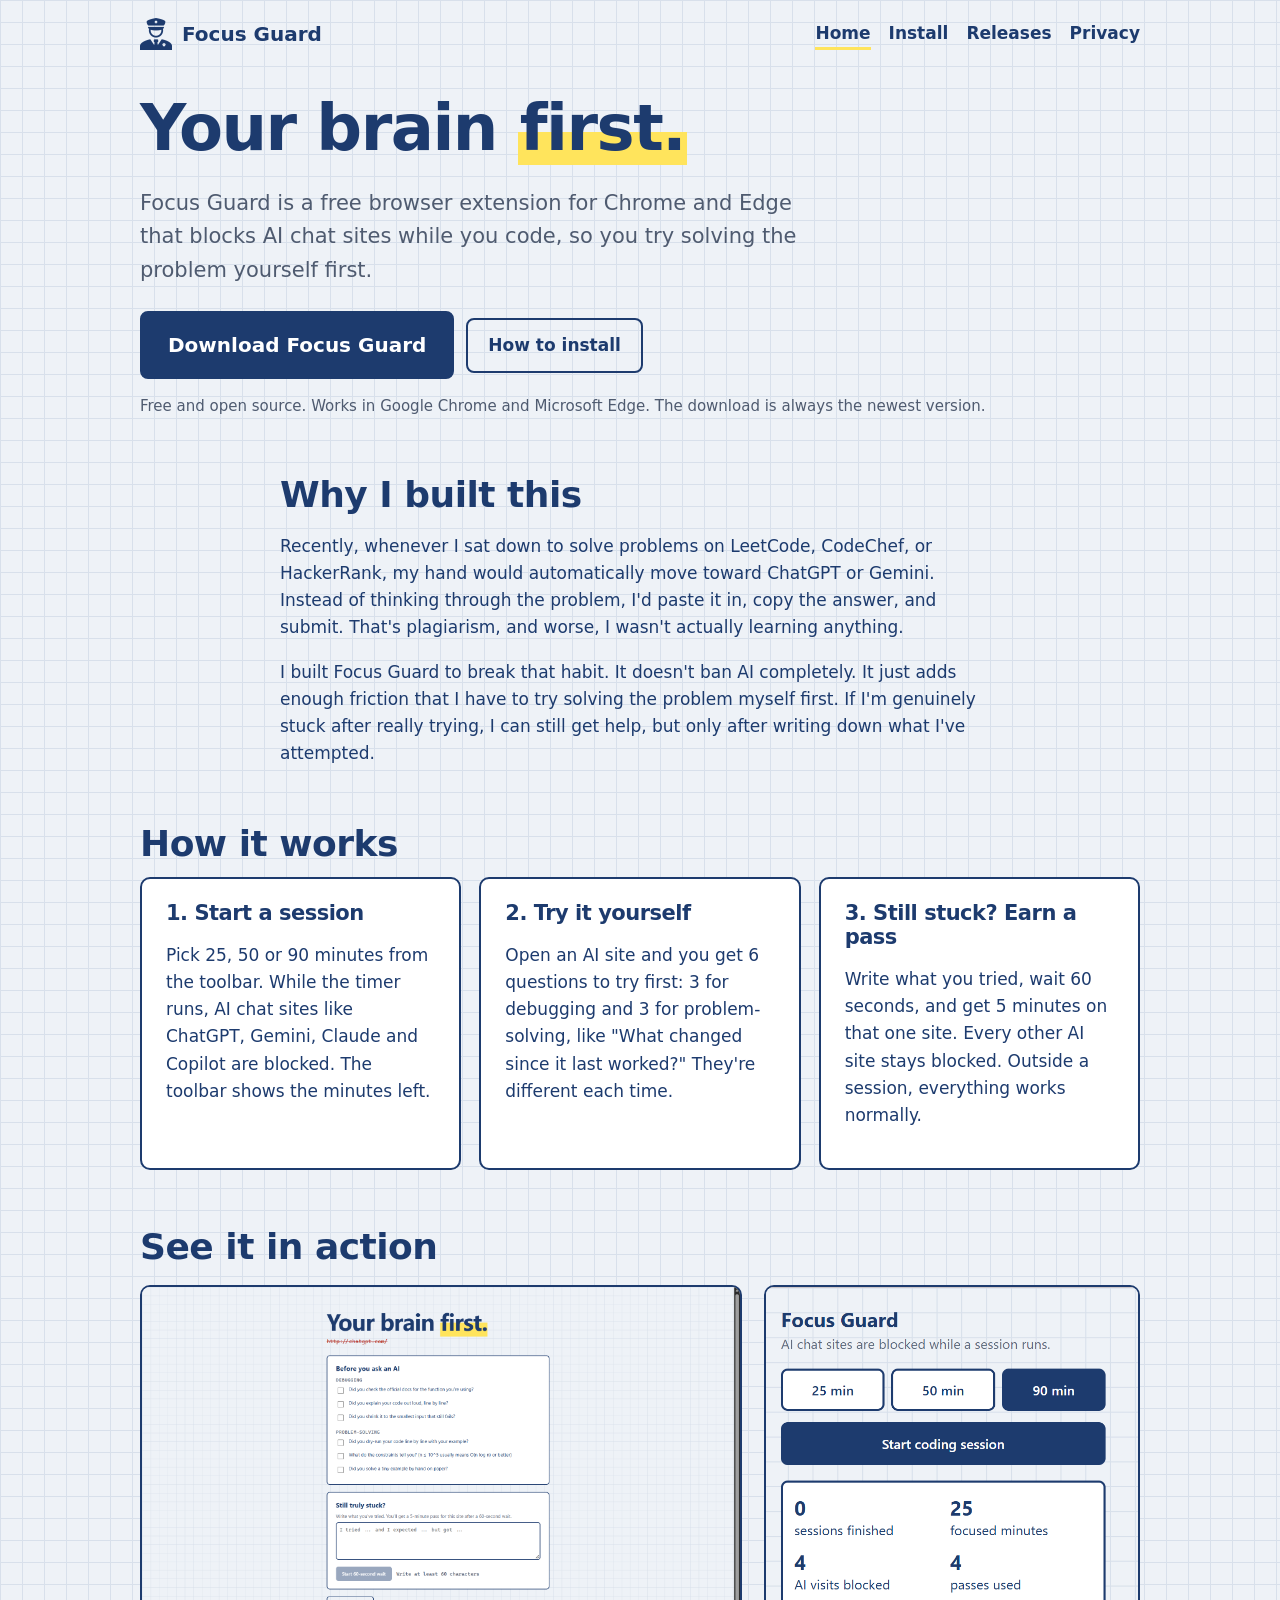
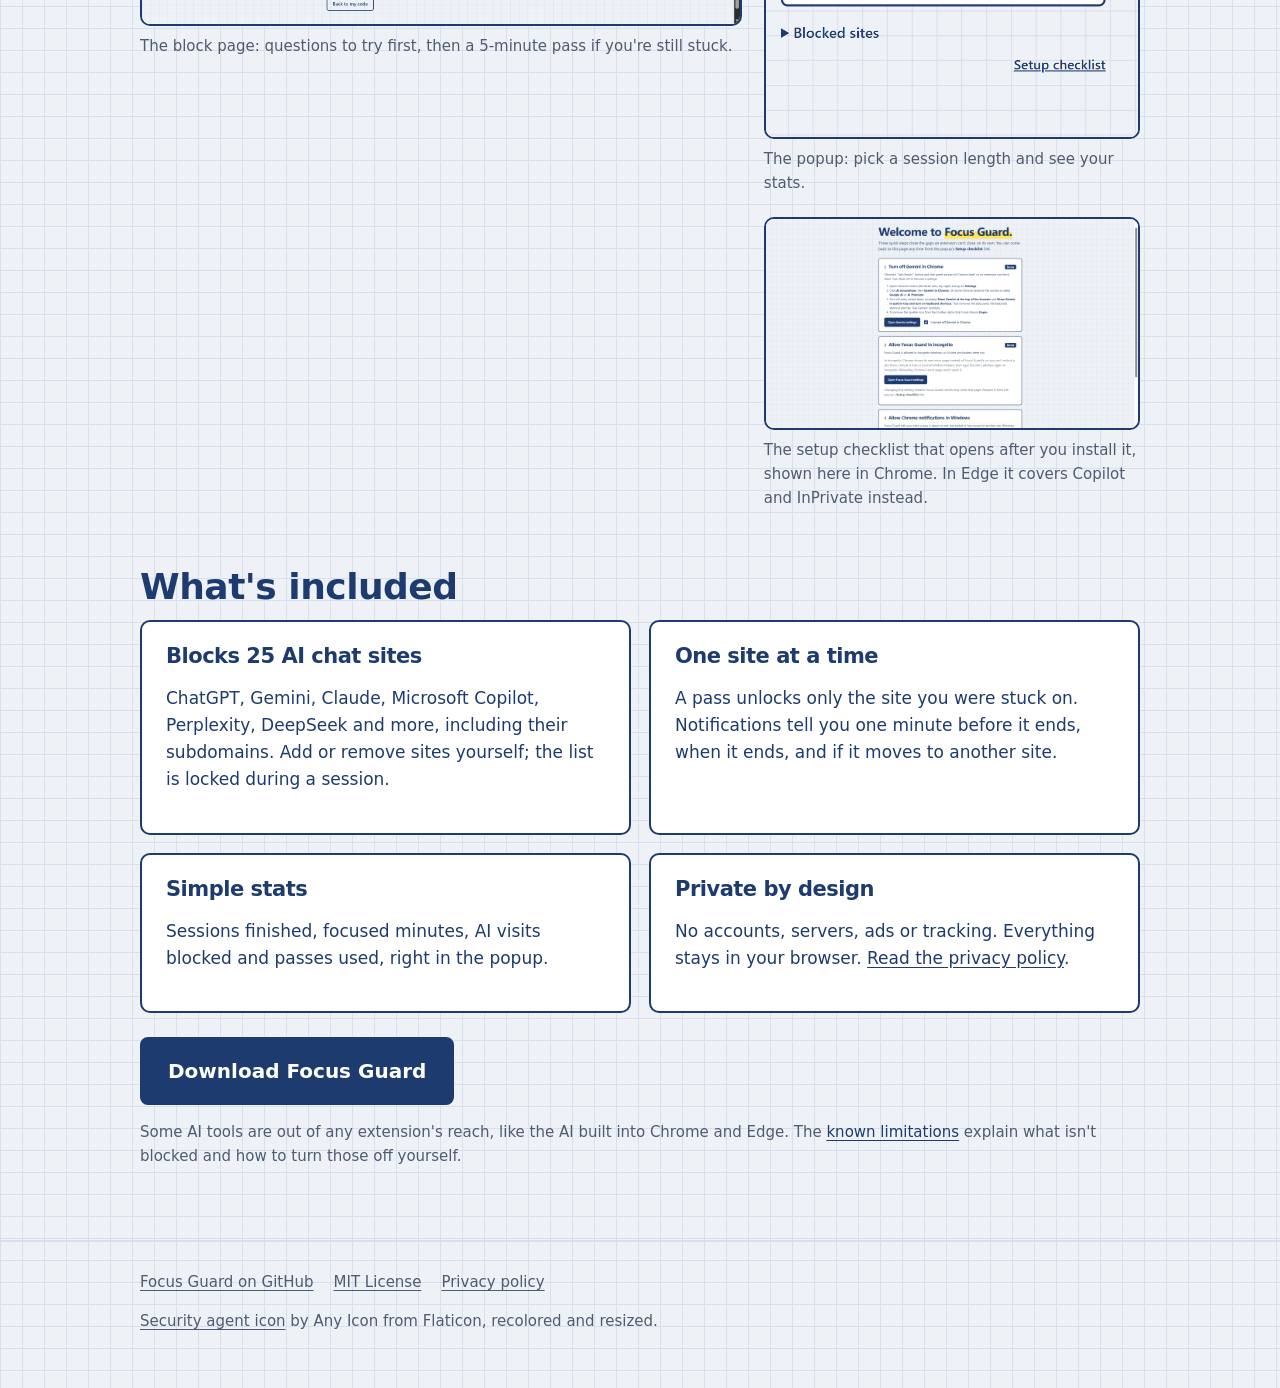
==== site/index.html @ 9d0ec410 "Add the project website and drop the Edge store plans Website (site/, no build step, ready for Netli" ====
<!doctype html>
<html lang="en">
<head>
  <meta charset="utf-8">
  <meta name="viewport" content="width=device-width, initial-scale=1">
  <title>Focus Guard: code without the crutch</title>
  <meta name="description" content="Focus Guard is a free browser extension for Chrome and Edge that blocks AI chat sites while you code, so you try solving the problem yourself first.">
  <link rel="icon" href="images/favicon-32.png" type="image/png">
  <link rel="stylesheet" href="assets/style.css">
</head>
<body>
  <a class="skip" href="#main">Skip to content</a>

  <header class="site-header">
    <div class="wrap">
      <a class="brand" href="index.html"><img class="icon-ink" src="images/icon-128.png" alt="" width="32" height="32"> Focus Guard</a>
      <nav class="site-nav" aria-label="Main">
        <ul>
          <li><a href="index.html" aria-current="page">Home</a></li>
          <li><a href="install.html">Install</a></li>
          <li><a href="releases.html">Releases</a></li>
          <li><a href="privacy.html">Privacy</a></li>
        </ul>
      </nav>
    </div>
  </header>

  <main id="main">
    <section class="wrap" aria-labelledby="hero-title">
      <h1 id="hero-title">Your brain <span class="mark">first.</span></h1>
      <p class="lead">Focus Guard is a free browser extension for Chrome and Edge that blocks AI chat sites while you code, so you try solving the problem yourself first.</p>
      <div class="actions">
        <a class="button big" href="https://github.com/rishi555123/focus-guard/releases/latest/download/focus-guard.zip">Download Focus Guard</a>
        <a class="button ghost" href="install.html">How to install</a>
      </div>
      <p class="small muted">Free and open source. Works in Google Chrome and Microsoft Edge. The download is always the newest version.</p>
    </section>

    <section class="wrap narrow" aria-labelledby="why-title">
      <h2 id="why-title">Why I built this</h2>
      <p>Recently, whenever I sat down to solve problems on LeetCode, CodeChef, or HackerRank, my hand would automatically move toward ChatGPT or Gemini. Instead of thinking through the problem, I'd paste it in, copy the answer, and submit. That's plagiarism, and worse, I wasn't actually learning anything.</p>
      <p>I built Focus Guard to break that habit. It doesn't ban AI completely. It just adds enough friction that I have to try solving the problem myself first. If I'm genuinely stuck after really trying, I can still get help, but only after writing down what I've attempted.</p>
    </section>

    <section class="wrap" aria-labelledby="how-title">
      <h2 id="how-title">How it works</h2>
      <div class="grid grid-3">
        <div class="card">
          <h3>1. Start a session</h3>
          <p>Pick 25, 50 or 90 minutes from the toolbar. While the timer runs, AI chat sites like ChatGPT, Gemini, Claude and Copilot are blocked. The toolbar shows the minutes left.</p>
        </div>
        <div class="card">
          <h3>2. Try it yourself</h3>
          <p>Open an AI site and you get 6 questions to try first: 3 for debugging and 3 for problem-solving, like "What changed since it last worked?" They're different each time.</p>
        </div>
        <div class="card">
          <h3>3. Still stuck? Earn a pass</h3>
          <p>Write what you tried, wait 60 seconds, and get 5 minutes on that one site. Every other AI site stays blocked. Outside a session, everything works normally.</p>
        </div>
      </div>
    </section>

    <section class="wrap" aria-labelledby="shots-title">
      <h2 id="shots-title">See it in action</h2>
      <div class="shots">
        <figure>
          <img src="images/blocked.png" width="1920" height="1080" loading="lazy"
               alt="The Your brain first block page, showing three debugging questions, three problem-solving questions with checkboxes, and a box to write what you tried before a 60-second wait.">
          <figcaption>The block page: questions to try first, then a 5-minute pass if you're still stuck.</figcaption>
        </figure>
        <figure>
          <img src="images/popup.png" width="722" height="872" loading="lazy"
               alt="The Focus Guard popup with 25, 50 and 90 minute buttons, a Start coding session button, and stats for sessions finished, focused minutes, AI visits blocked and passes used.">
          <figcaption>The popup: pick a session length and see your stats.</figcaption>
        </figure>
        <figure>
          <img src="images/welcome.png" width="1920" height="1080" loading="lazy"
               alt="The Welcome to Focus Guard setup checklist in Chrome, with steps to turn off Gemini in Chrome, allow Focus Guard in Incognito, and allow notifications.">
          <figcaption>The setup checklist that opens after you install it, shown here in Chrome. In Edge it covers Copilot and InPrivate instead.</figcaption>
        </figure>
      </div>
    </section>

    <section class="wrap" aria-labelledby="features-title">
      <h2 id="features-title">What's included</h2>
      <div class="grid grid-2">
        <div class="card">
          <h3>Blocks 25 AI chat sites</h3>
          <p>ChatGPT, Gemini, Claude, Microsoft Copilot, Perplexity, DeepSeek and more, including their subdomains. Add or remove sites yourself; the list is locked during a session.</p>
        </div>
        <div class="card">
          <h3>One site at a time</h3>
          <p>A pass unlocks only the site you were stuck on. Notifications tell you one minute before it ends, when it ends, and if it moves to another site.</p>
        </div>
        <div class="card">
          <h3>Simple stats</h3>
          <p>Sessions finished, focused minutes, AI visits blocked and passes used, right in the popup.</p>
        </div>
        <div class="card">
          <h3>Private by design</h3>
          <p>No accounts, servers, ads or tracking. Everything stays in your browser. <a href="privacy.html">Read the privacy policy</a>.</p>
        </div>
      </div>
      <div class="actions">
        <a class="button big" href="https://github.com/rishi555123/focus-guard/releases/latest/download/focus-guard.zip">Download Focus Guard</a>
      </div>
      <p class="small muted">Some AI tools are out of any extension's reach, like the AI built into Chrome and Edge. The <a href="https://github.com/rishi555123/focus-guard#known-limitations">known limitations</a> explain what isn't blocked and how to turn those off yourself.</p>
    </section>
  </main>

  <footer class="site-footer">
    <div class="wrap">
      <ul>
        <li><a href="https://github.com/rishi555123/focus-guard">Focus Guard on GitHub</a></li>
        <li><a href="https://github.com/rishi555123/focus-guard/blob/main/LICENSE">MIT License</a></li>
        <li><a href="privacy.html">Privacy policy</a></li>
      </ul>
      <p><a href="https://www.flaticon.com/free-icon/security-agent_11618268">Security agent icon</a> by Any Icon from Flaticon, recolored and resized.</p>
    </div>
  </footer>
</body>
</html>
---- site/assets/style.css ----
/* Focus Guard website. Colours match the extension (src/shared/style.css). */
:root {
  --paper: #EEF2F7;
  --grid: #D8E0EB;
  --ink: #1D3B6E;
  --pencil: #4F5B70;      /* a little darker than the extension's #5E6A80, for AA contrast on paper */
  --marker: #FFE45C;
  --redpen: #B8322A;
  --card: #FFFFFF;
  --on-ink: #FFFFFF;
  --mark-text: var(--ink);
  --font: "Segoe UI", system-ui, -apple-system, Roboto, "Helvetica Neue", Arial, sans-serif;
  --code: "Cascadia Code", Consolas, "SF Mono", Menlo, monospace;
  color-scheme: light dark;
}

@media (prefers-color-scheme: dark) {
  :root {
    --paper: #0F1A2C;
    --grid: #1B2A42;
    --ink: #DCE6F5;
    --pencil: #A9B6CC;
    --marker: #FFE45C;
    --redpen: #FF8A80;
    --card: #15233A;
    --on-ink: #0F1A2C;
    --mark-text: #1D3B6E;   /* navy text on the yellow highlight in both modes */
  }
}

* { box-sizing: border-box; }
html { -webkit-text-size-adjust: 100%; }
body {
  margin: 0;
  font: 17px/1.6 var(--font);
  color: var(--ink);
  background-color: var(--paper);
  background-image:
    linear-gradient(var(--grid) 1px, transparent 1px),
    linear-gradient(90deg, var(--grid) 1px, transparent 1px);
  background-size: 22px 22px;
}
img { max-width: 100%; height: auto; display: block; }
a { color: var(--ink); text-underline-offset: 3px; }
a:hover { text-decoration-thickness: 2px; }
:focus-visible { outline: 3px solid var(--marker); outline-offset: 3px; border-radius: 4px; }
code, kbd { font: .9em var(--code); background: var(--card); border: 1px solid var(--grid); border-radius: 4px; padding: 1px 5px; }

.skip { position: absolute; left: 12px; top: -60px; z-index: 10; background: var(--marker); color: #1D3B6E;
        padding: 8px 14px; border-radius: 6px; font-weight: 700; }
.skip:focus { top: 12px; }

.wrap { max-width: 1040px; margin: 0 auto; padding: 0 20px; }
.narrow { max-width: 760px; }

/* Header and navigation */
.site-header { padding: 18px 0; }
.site-header .wrap { display: flex; flex-wrap: wrap; align-items: center; justify-content: space-between; gap: 12px 24px; }
.brand { display: flex; align-items: center; gap: 10px; font-weight: 800; font-size: 20px; text-decoration: none; }
.brand img { width: 32px; height: 32px; }
@media (prefers-color-scheme: dark) { .brand img, .icon-ink { filter: invert(1) hue-rotate(180deg) brightness(1.15); } }
.site-nav ul { display: flex; flex-wrap: wrap; gap: 4px 18px; margin: 0; padding: 0; list-style: none; }
.site-nav a { font-weight: 600; text-decoration: none; padding: 4px 0; border-bottom: 3px solid transparent; }
.site-nav a:hover { border-bottom-color: var(--grid); }
.site-nav a[aria-current="page"] { border-bottom-color: var(--marker); }

/* Type */
h1, h2, h3 { line-height: 1.15; letter-spacing: -.5px; }
h1 { font-size: clamp(36px, 7vw, 64px); margin: 24px 0 16px; letter-spacing: -1.5px; }
h2 { font-size: clamp(26px, 4vw, 36px); margin: 56px 0 12px; }
h3 { font-size: 21px; margin: 28px 0 8px; }
.mark { color: var(--mark-text); background: linear-gradient(transparent 55%, var(--marker) 55%); padding: 0 2px; }
@media (prefers-color-scheme: dark) { .mark { background: var(--marker); border-radius: 3px; padding: 0 6px; } }
.lead { font-size: clamp(18px, 2.4vw, 21px); color: var(--pencil); max-width: 680px; }
.muted { color: var(--pencil); }

/* Cards */
.card { background: var(--card); border: 2px solid var(--ink); border-radius: 10px; padding: 22px 24px; }
.grid { display: grid; gap: 18px; }
@media (min-width: 760px) { .grid-3 { grid-template-columns: repeat(3, 1fr); } .grid-2 { grid-template-columns: repeat(2, 1fr); } }
.card h3 { margin-top: 0; }

/* Buttons */
.button { display: inline-flex; align-items: center; gap: 10px; font-weight: 700; text-decoration: none;
          background: var(--ink); color: var(--on-ink); border: 2px solid var(--ink); border-radius: 8px; padding: 12px 20px; }
.button:hover { filter: brightness(1.12); }
.button.big { font-size: 20px; padding: 16px 26px; }
.button.ghost { background: transparent; color: var(--ink); }
.actions { display: flex; flex-wrap: wrap; gap: 12px; align-items: center; margin: 24px 0 8px; }
.small { font-size: 15px; }

/* Screenshots */
.shots { display: grid; gap: 22px; margin-top: 18px; }
@media (min-width: 900px) { .shots { grid-template-columns: 1.6fr 1fr; } .shots figure:first-child { grid-row: span 2; } }
figure { margin: 0; }
figure img { border: 2px solid var(--ink); border-radius: 10px; background: var(--card); }
figcaption { font-size: 15px; color: var(--pencil); margin-top: 8px; }

/* Steps */
ol.steps { counter-reset: step; list-style: none; padding: 0; margin: 16px 0; }
ol.steps > li { counter-increment: step; position: relative; padding: 4px 0 14px 52px; }
ol.steps > li::before { content: counter(step); position: absolute; left: 0; top: 2px; width: 36px; height: 36px;
                        display: grid; place-items: center; font: 700 16px var(--code); color: var(--on-ink);
                        background: var(--ink); border-radius: 50%; }
.note { border-left: 6px solid var(--marker); background: var(--card); padding: 14px 18px; border-radius: 0 8px 8px 0; margin: 18px 0; }
.note.warn { border-left-color: var(--redpen); }

/* Tabs */
.tablist { display: flex; gap: 8px; margin: 18px 0 0; }
.tablist [role="tab"] { font: inherit; font-weight: 700; cursor: pointer; padding: 10px 18px; border-radius: 8px 8px 0 0;
                        border: 2px solid var(--ink); border-bottom: none; background: transparent; color: var(--ink); }
.tablist [role="tab"][aria-selected="true"] { background: var(--card); box-shadow: inset 0 4px 0 var(--marker); }
[role="tabpanel"] { border-radius: 0 10px 10px 10px; }
[role="tabpanel"] h3:first-child { margin-top: 0; }
.no-js-label { display: none; }
.no-js .no-js-label { display: block; }
/* Without JavaScript, the tab buttons do nothing, so hide them and show both guides */
.no-js .tablist { display: none; }
.no-js [role="tabpanel"] { border-radius: 10px; margin-bottom: 18px; }

/* Releases */
.release { margin-top: 24px; }
.release header { display: flex; flex-wrap: wrap; align-items: baseline; gap: 6px 16px; }
.release h2 { margin: 0; }
.release time { font: 600 15px var(--code); color: var(--pencil); }
.release h3 { font-size: 20px; margin: 20px 0 4px; }
.release h4.group { font-size: 16px; margin: 18px 0 2px; }
.release ul { margin: 4px 0; padding-left: 22px; }

/* Privacy table */
table { width: 100%; border-collapse: collapse; margin: 12px 0; background: var(--card); border: 2px solid var(--ink); border-radius: 10px; overflow: hidden; }
th, td { text-align: left; vertical-align: top; padding: 10px 14px; border-bottom: 1px solid var(--grid); }
th { font-weight: 700; }
.table-scroll { overflow-x: auto; }

/* Footer */
.site-footer { margin-top: 72px; padding: 28px 0 40px; border-top: 2px solid var(--grid); font-size: 15px; color: var(--pencil); }
.site-footer ul { display: flex; flex-wrap: wrap; gap: 6px 20px; margin: 0 0 10px; padding: 0; list-style: none; }
.site-footer a { color: var(--pencil); }

@media (max-width: 560px) {
  body { font-size: 16px; }
  .card { padding: 18px; }
  .button.big { width: 100%; justify-content: center; }
  .tablist [role="tab"] { flex: 1; }
}
@media (prefers-reduced-motion: no-preference) { html { scroll-behavior: smooth; } }
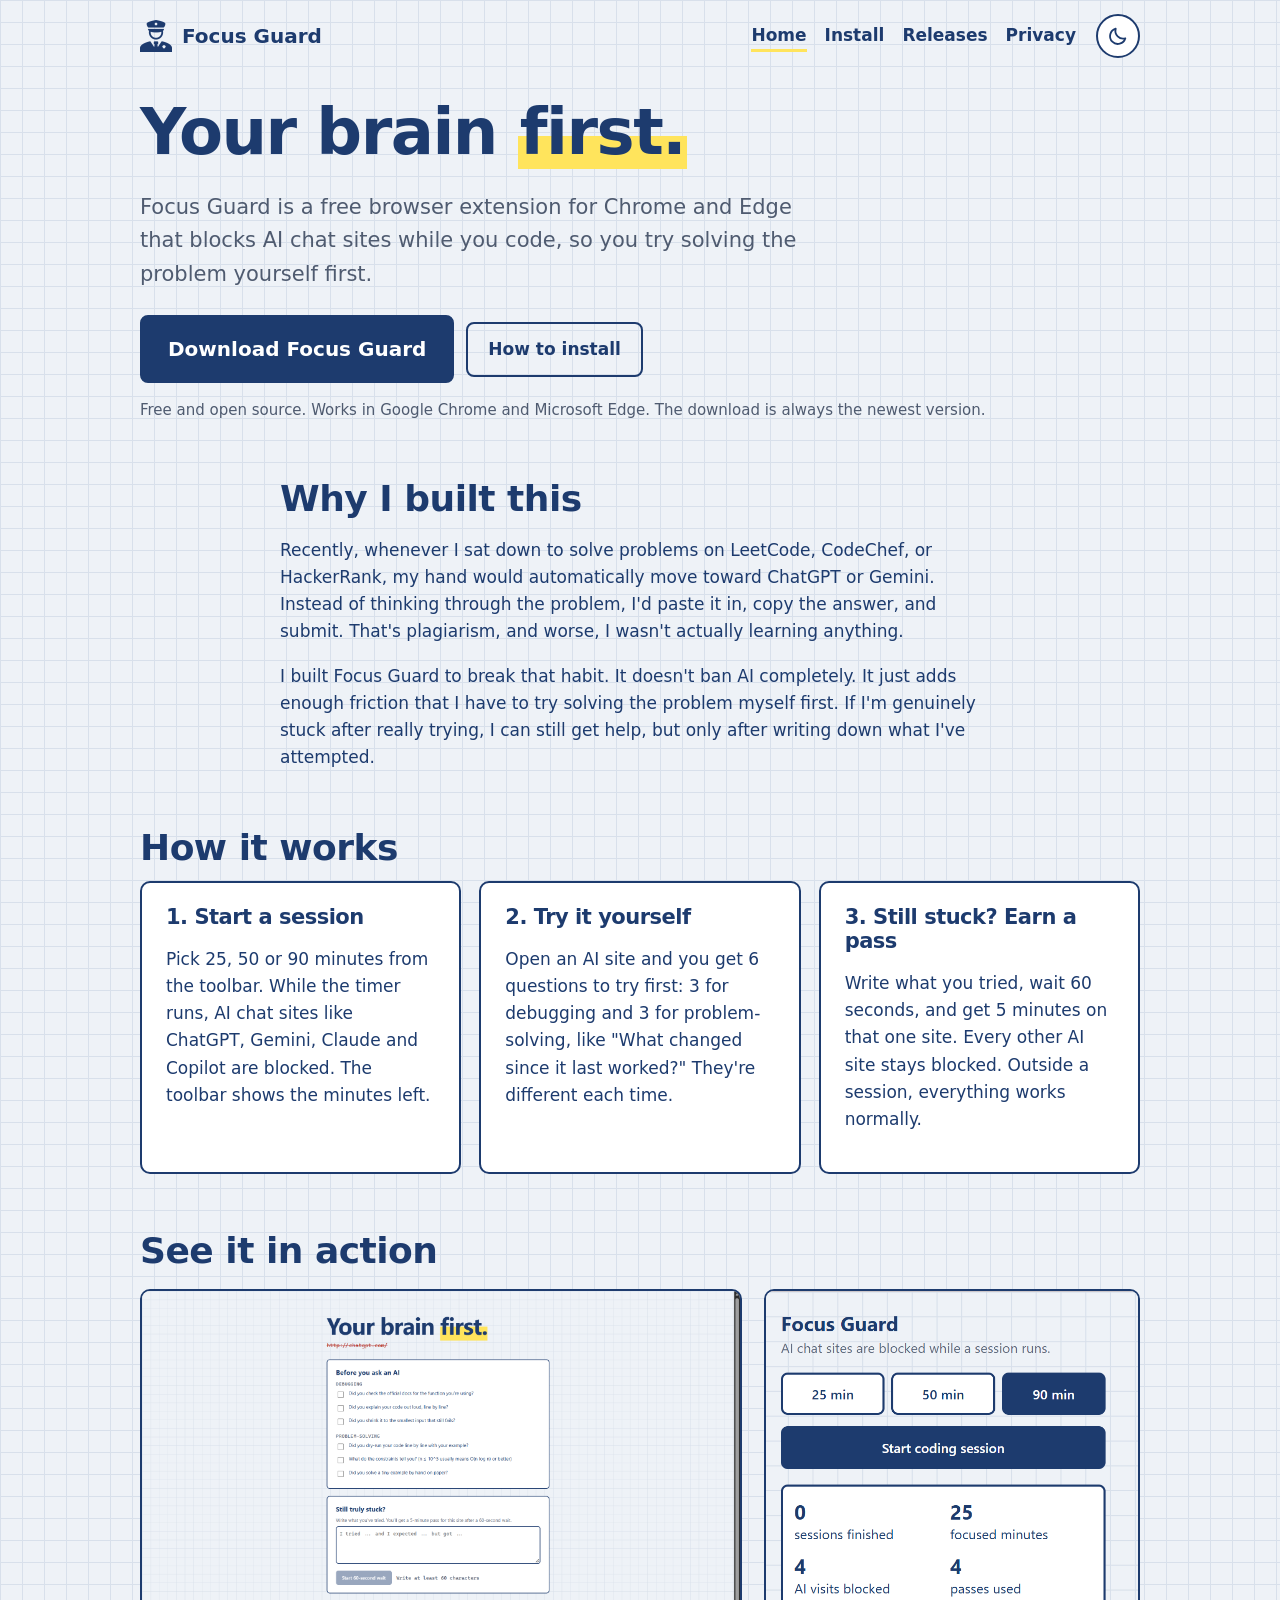
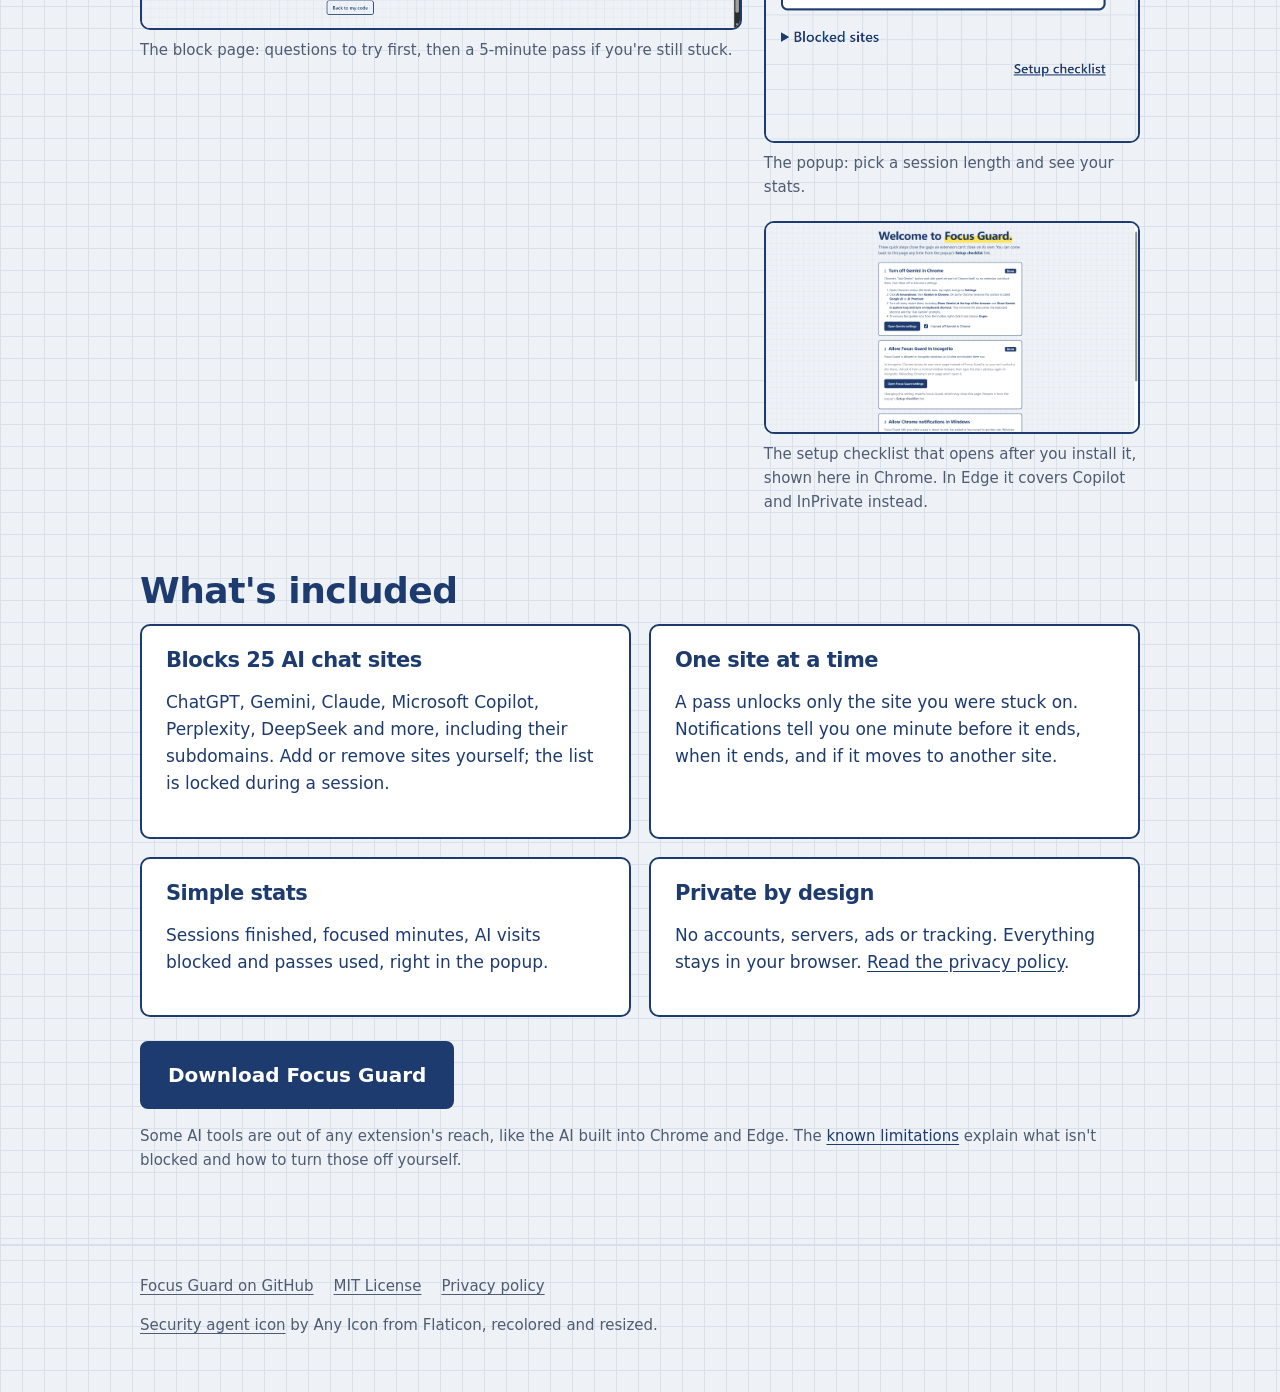
==== commit 5be69a8e: "Add a light/dark theme toggle to the website - Light is the default for every visitor, including on " ====
--- a/site/index.html
+++ b/site/index.html
@@ -3,6 +3,7 @@
 <head>
   <meta charset="utf-8">
   <meta name="viewport" content="width=device-width, initial-scale=1">
+  <script>try{if(localStorage.getItem("fg-theme")==="dark")document.documentElement.setAttribute("data-theme","dark")}catch(e){}</script>
   <title>Focus Guard: code without the crutch</title>
   <meta name="description" content="Focus Guard is a free browser extension for Chrome and Edge that blocks AI chat sites while you code, so you try solving the problem yourself first.">
   <link rel="icon" href="images/favicon-32.png" type="image/png">
@@ -22,6 +23,10 @@
           <li><a href="privacy.html">Privacy</a></li>
         </ul>
       </nav>
+      <button type="button" class="theme-toggle" id="theme-toggle" aria-label="Switch to dark mode" title="Switch to dark mode" hidden>
+        <svg class="icon-moon" viewBox="0 0 24 24" aria-hidden="true" focusable="false"><path d="M20 14.5A8.5 8.5 0 0 1 9.5 4a8.5 8.5 0 1 0 10.5 10.5z" fill="none" stroke="currentColor" stroke-width="2" stroke-linejoin="round"/></svg>
+        <svg class="icon-sun" viewBox="0 0 24 24" aria-hidden="true" focusable="false"><g fill="none" stroke="currentColor" stroke-width="2" stroke-linecap="round"><circle cx="12" cy="12" r="4.5"/><path d="M12 2v2.5M12 19.5V22M2 12h2.5M19.5 12H22M4.9 4.9l1.8 1.8M17.3 17.3l1.8 1.8M4.9 19.1l1.8-1.8M17.3 6.7l1.8-1.8"/></g></svg>
+      </button>
     </div>
   </header>
 
@@ -118,5 +123,6 @@
       <p><a href="https://www.flaticon.com/free-icon/security-agent_11618268">Security agent icon</a> by Any Icon from Flaticon, recolored and resized.</p>
     </div>
   </footer>
+  <script src="assets/theme.js"></script>
 </body>
 </html>
--- a/site/assets/style.css
+++ b/site/assets/style.css
@@ -9,23 +9,27 @@
   --card: #FFFFFF;
   --on-ink: #FFFFFF;
   --mark-text: var(--ink);
+  --focus: #1D3B6E;       /* navy focus ring: yellow on light paper is too faint (needs 3:1) */
   --font: "Segoe UI", system-ui, -apple-system, Roboto, "Helvetica Neue", Arial, sans-serif;
   --code: "Cascadia Code", Consolas, "SF Mono", Menlo, monospace;
-  color-scheme: light dark;
+  color-scheme: light;
 }
 
-@media (prefers-color-scheme: dark) {
-  :root {
-    --paper: #0F1A2C;
-    --grid: #1B2A42;
-    --ink: #DCE6F5;
-    --pencil: #A9B6CC;
-    --marker: #FFE45C;
-    --redpen: #FF8A80;
-    --card: #15233A;
-    --on-ink: #0F1A2C;
-    --mark-text: #1D3B6E;   /* navy text on the yellow highlight in both modes */
-  }
+/* Dark theme: only when the visitor picks it with the toggle. The choice is saved in
+   localStorage and applied by a small script in each page's <head> before it draws.
+   Light is the default, including without JavaScript. */
+:root[data-theme="dark"] {
+  --paper: #0F1A2C;
+  --grid: #1B2A42;
+  --ink: #DCE6F5;
+  --pencil: #A9B6CC;
+  --marker: #FFE45C;
+  --redpen: #FF8A80;
+  --card: #15233A;
+  --on-ink: #0F1A2C;
+  --mark-text: #1D3B6E;   /* navy text on the yellow highlight in both themes */
+  --focus: #FFE45C;
+  color-scheme: dark;
 }
 
 * { box-sizing: border-box; }
@@ -43,7 +47,7 @@
 img { max-width: 100%; height: auto; display: block; }
 a { color: var(--ink); text-underline-offset: 3px; }
 a:hover { text-decoration-thickness: 2px; }
-:focus-visible { outline: 3px solid var(--marker); outline-offset: 3px; border-radius: 4px; }
+:focus-visible { outline: 3px solid var(--focus); outline-offset: 3px; border-radius: 4px; }
 code, kbd { font: .9em var(--code); background: var(--card); border: 1px solid var(--grid); border-radius: 4px; padding: 1px 5px; }
 
 .skip { position: absolute; left: 12px; top: -60px; z-index: 10; background: var(--marker); color: #1D3B6E;
@@ -54,12 +58,32 @@
 .narrow { max-width: 760px; }
 
 /* Header and navigation */
-.site-header { padding: 18px 0; }
-.site-header .wrap { display: flex; flex-wrap: wrap; align-items: center; justify-content: space-between; gap: 12px 24px; }
-.brand { display: flex; align-items: center; gap: 10px; font-weight: 800; font-size: 20px; text-decoration: none; }
+.site-header { padding: 14px 0; }
+/* Desktop: logo | navigation | theme toggle on one row.
+   Phones: logo and toggle on the first row, navigation underneath (see the media query below). */
+.site-header .wrap { display: grid; grid-template-columns: auto 1fr auto; grid-template-areas: "brand nav toggle";
+                     align-items: center; gap: 10px 20px; }
+.brand { grid-area: brand; display: flex; align-items: center; gap: 10px; font-weight: 800; font-size: 20px; text-decoration: none; }
 .brand img { width: 32px; height: 32px; }
-@media (prefers-color-scheme: dark) { .brand img, .icon-ink { filter: invert(1) hue-rotate(180deg) brightness(1.15); } }
+[data-theme="dark"] .brand img, [data-theme="dark"] .icon-ink { filter: invert(1) hue-rotate(180deg) brightness(1.15); }
+.site-nav { grid-area: nav; justify-self: end; }
 .site-nav ul { display: flex; flex-wrap: wrap; gap: 4px 18px; margin: 0; padding: 0; list-style: none; }
+
+/* Theme toggle: 44 x 44 px, the usual minimum touch target */
+.theme-toggle { grid-area: toggle; display: inline-grid; place-items: center; width: 44px; height: 44px; padding: 0;
+                cursor: pointer; color: var(--ink); background: var(--card); border: 2px solid var(--ink); border-radius: 50%; }
+.theme-toggle:hover { box-shadow: inset 0 0 0 2px var(--marker); }
+.theme-toggle[hidden] { display: none; }
+.theme-toggle svg { width: 22px; height: 22px; }
+.theme-toggle .icon-sun { display: none; }
+[data-theme="dark"] .theme-toggle .icon-sun { display: block; }
+[data-theme="dark"] .theme-toggle .icon-moon { display: none; }
+@media (max-width: 640px) {
+  .site-header .wrap { grid-template-columns: 1fr auto; grid-template-areas: "brand toggle" "nav nav"; }
+  .site-nav { justify-self: start; }
+  .site-nav ul { gap: 4px 20px; }
+  .site-nav a { display: inline-block; padding: 8px 0; } /* taller tap targets */
+}
 .site-nav a { font-weight: 600; text-decoration: none; padding: 4px 0; border-bottom: 3px solid transparent; }
 .site-nav a:hover { border-bottom-color: var(--grid); }
 .site-nav a[aria-current="page"] { border-bottom-color: var(--marker); }
@@ -70,7 +94,7 @@
 h2 { font-size: clamp(26px, 4vw, 36px); margin: 56px 0 12px; }
 h3 { font-size: 21px; margin: 28px 0 8px; }
 .mark { color: var(--mark-text); background: linear-gradient(transparent 55%, var(--marker) 55%); padding: 0 2px; }
-@media (prefers-color-scheme: dark) { .mark { background: var(--marker); border-radius: 3px; padding: 0 6px; } }
+[data-theme="dark"] .mark { background: var(--marker); border-radius: 3px; padding: 0 6px; }
 .lead { font-size: clamp(18px, 2.4vw, 21px); color: var(--pencil); max-width: 680px; }
 .muted { color: var(--pencil); }
 
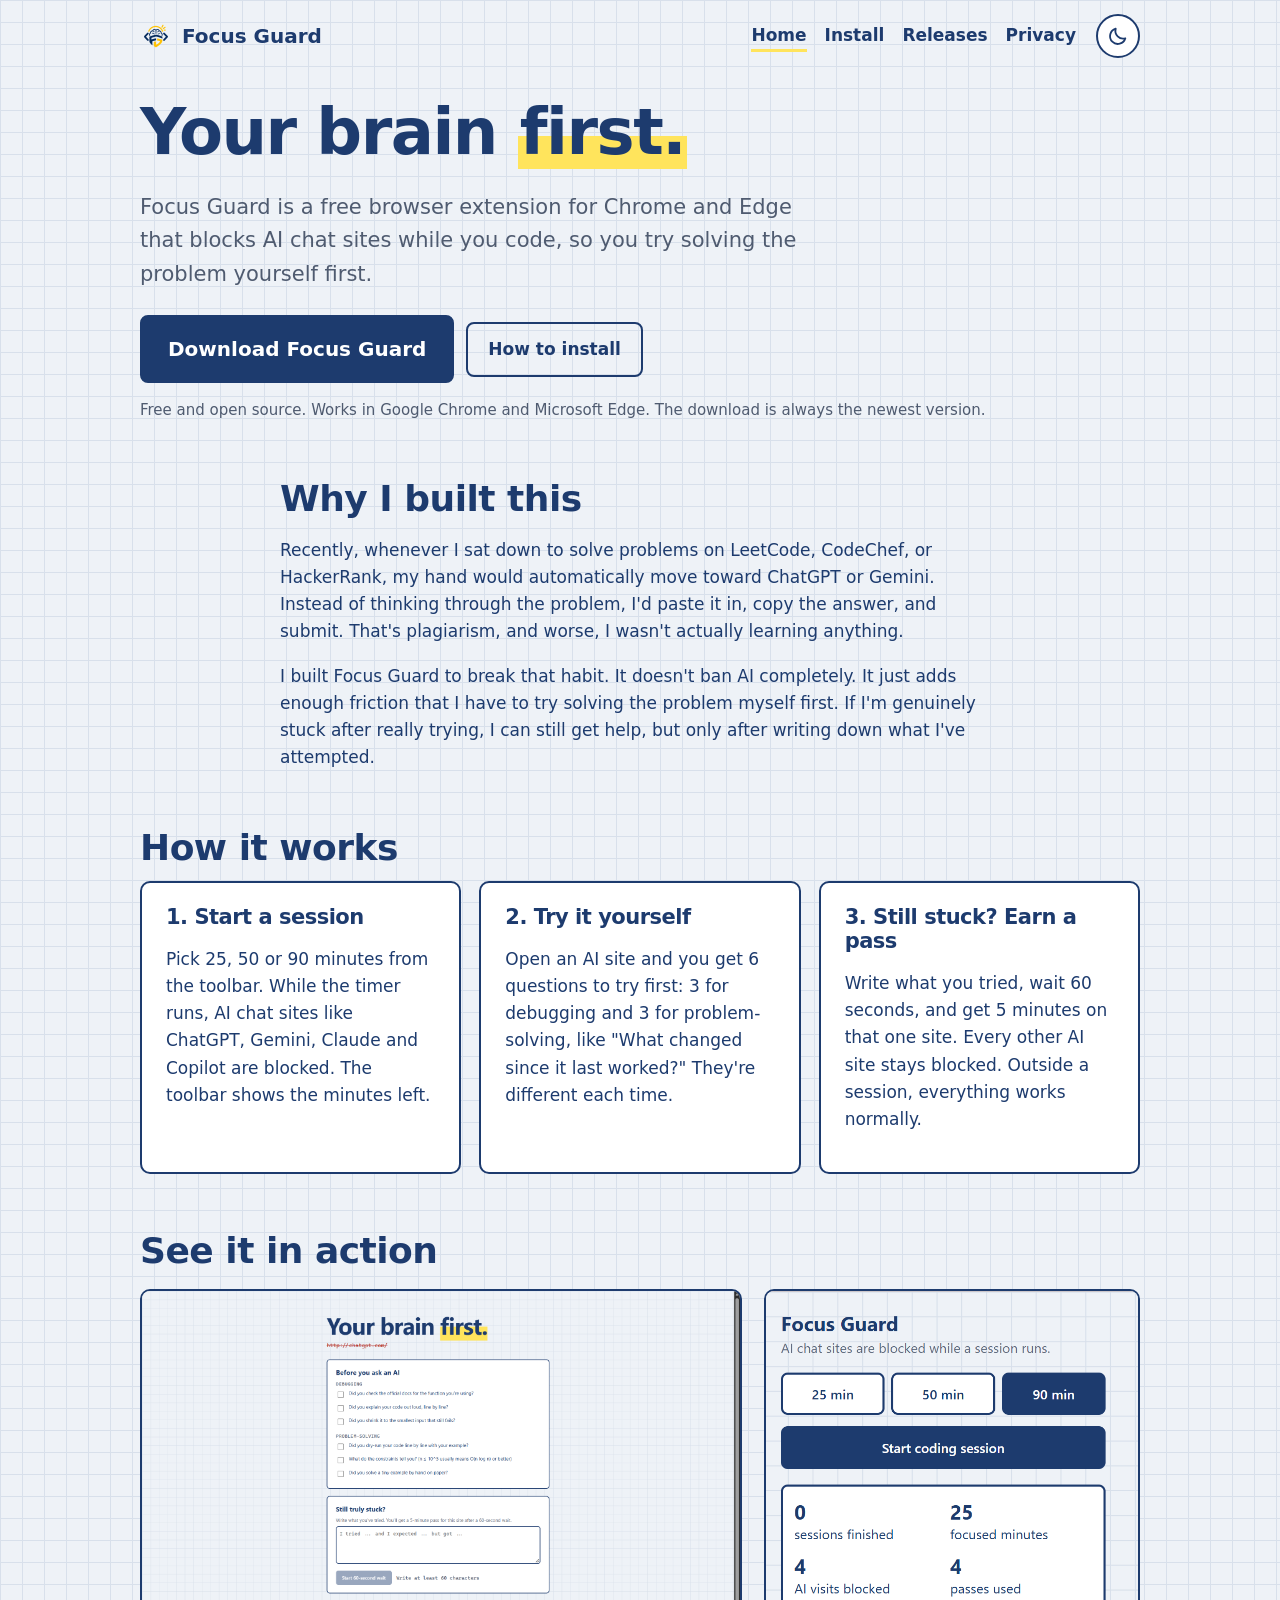
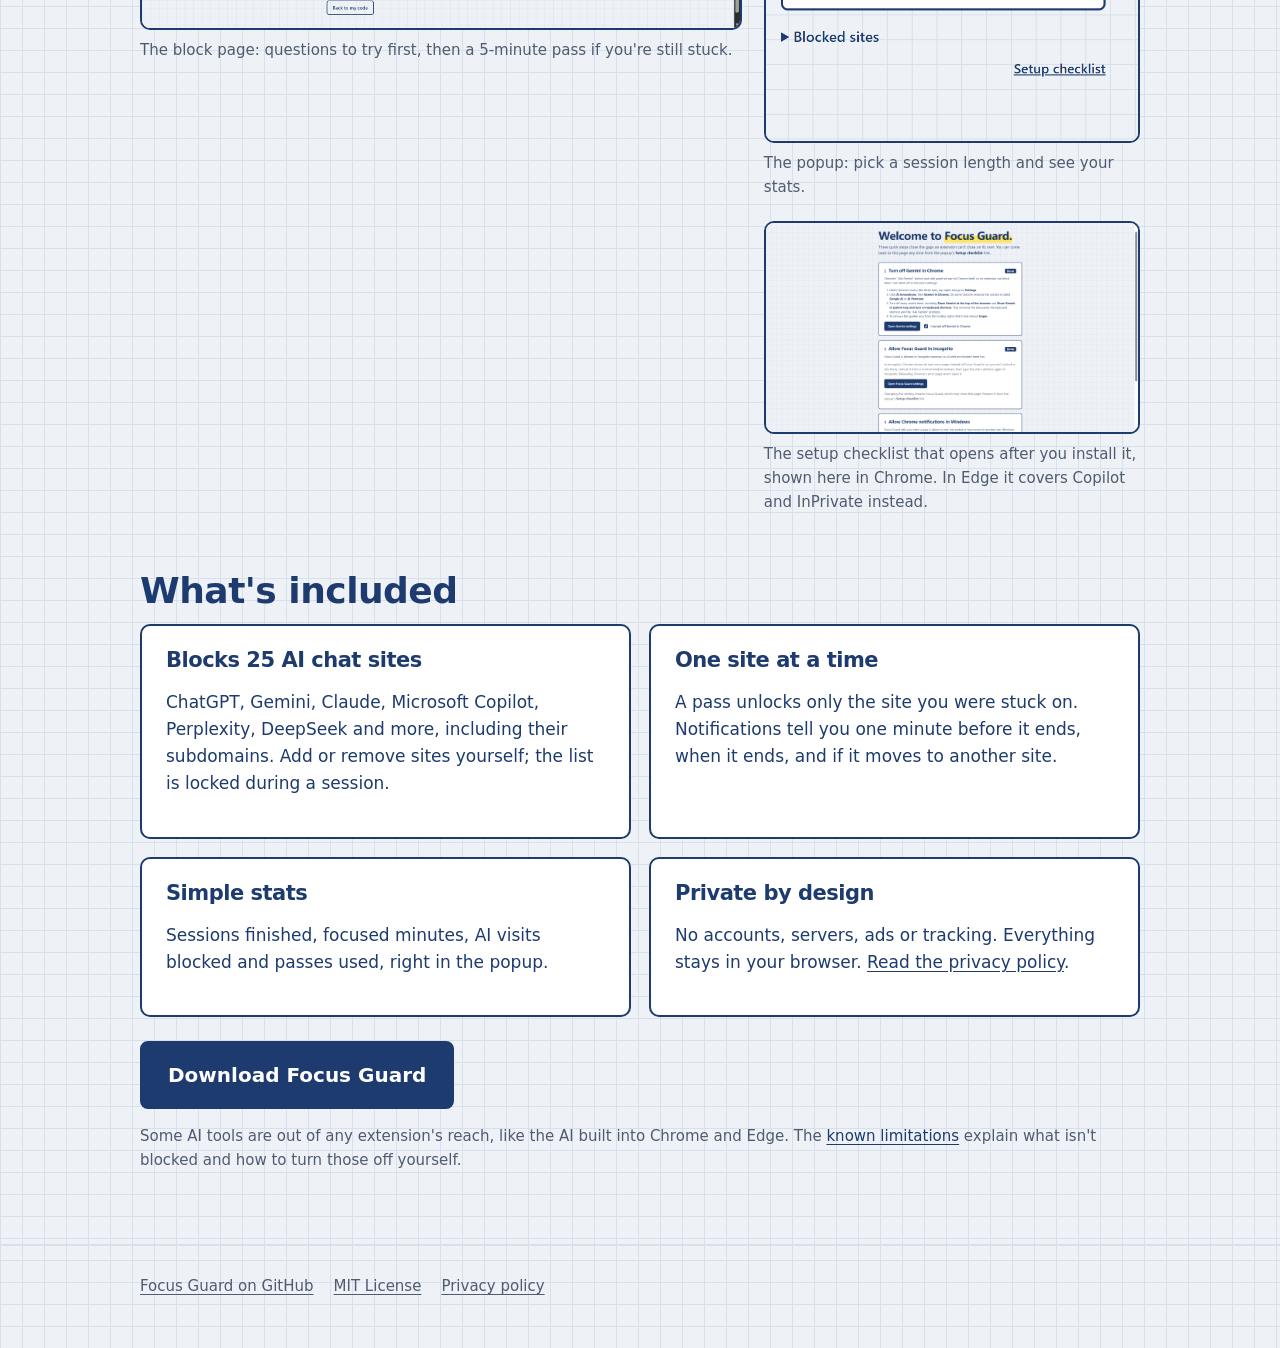
==== commit c22f8d4d: "Replace Flaticon icon with original Focus Guard logo - Extension icons (16, 32, 48, 128) made from t" ====
--- a/site/index.html
+++ b/site/index.html
@@ -14,7 +14,7 @@
 
   <header class="site-header">
     <div class="wrap">
-      <a class="brand" href="index.html"><img class="icon-ink" src="images/icon-128.png" alt="" width="32" height="32"> Focus Guard</a>
+      <a class="brand" href="index.html"><img class="logo logo-light" src="images/icon-128.png" alt="" width="32" height="32"><img class="logo logo-dark" src="images/icon-128-dark.png" alt="" width="32" height="32"> Focus Guard</a>
       <nav class="site-nav" aria-label="Main">
         <ul>
           <li><a href="index.html" aria-current="page">Home</a></li>
@@ -120,7 +120,6 @@
         <li><a href="https://github.com/rishi555123/focus-guard/blob/main/LICENSE">MIT License</a></li>
         <li><a href="privacy.html">Privacy policy</a></li>
       </ul>
-      <p><a href="https://www.flaticon.com/free-icon/security-agent_11618268">Security agent icon</a> by Any Icon from Flaticon, recolored and resized.</p>
     </div>
   </footer>
   <script src="assets/theme.js"></script>
--- a/site/assets/style.css
+++ b/site/assets/style.css
@@ -65,7 +65,11 @@
                      align-items: center; gap: 10px 20px; }
 .brand { grid-area: brand; display: flex; align-items: center; gap: 10px; font-weight: 800; font-size: 20px; text-decoration: none; }
 .brand img { width: 32px; height: 32px; }
-[data-theme="dark"] .brand img, [data-theme="dark"] .icon-ink { filter: invert(1) hue-rotate(180deg) brightness(1.15); }
+/* The logo is navy and yellow, so dark mode swaps in a copy with the navy drawn in the
+   dark theme's light ink (an invert filter would turn the yellow blue) */
+.brand .logo-dark { display: none; }
+[data-theme="dark"] .brand .logo-light { display: none; }
+[data-theme="dark"] .brand .logo-dark { display: block; }
 .site-nav { grid-area: nav; justify-self: end; }
 .site-nav ul { display: flex; flex-wrap: wrap; gap: 4px 18px; margin: 0; padding: 0; list-style: none; }
 
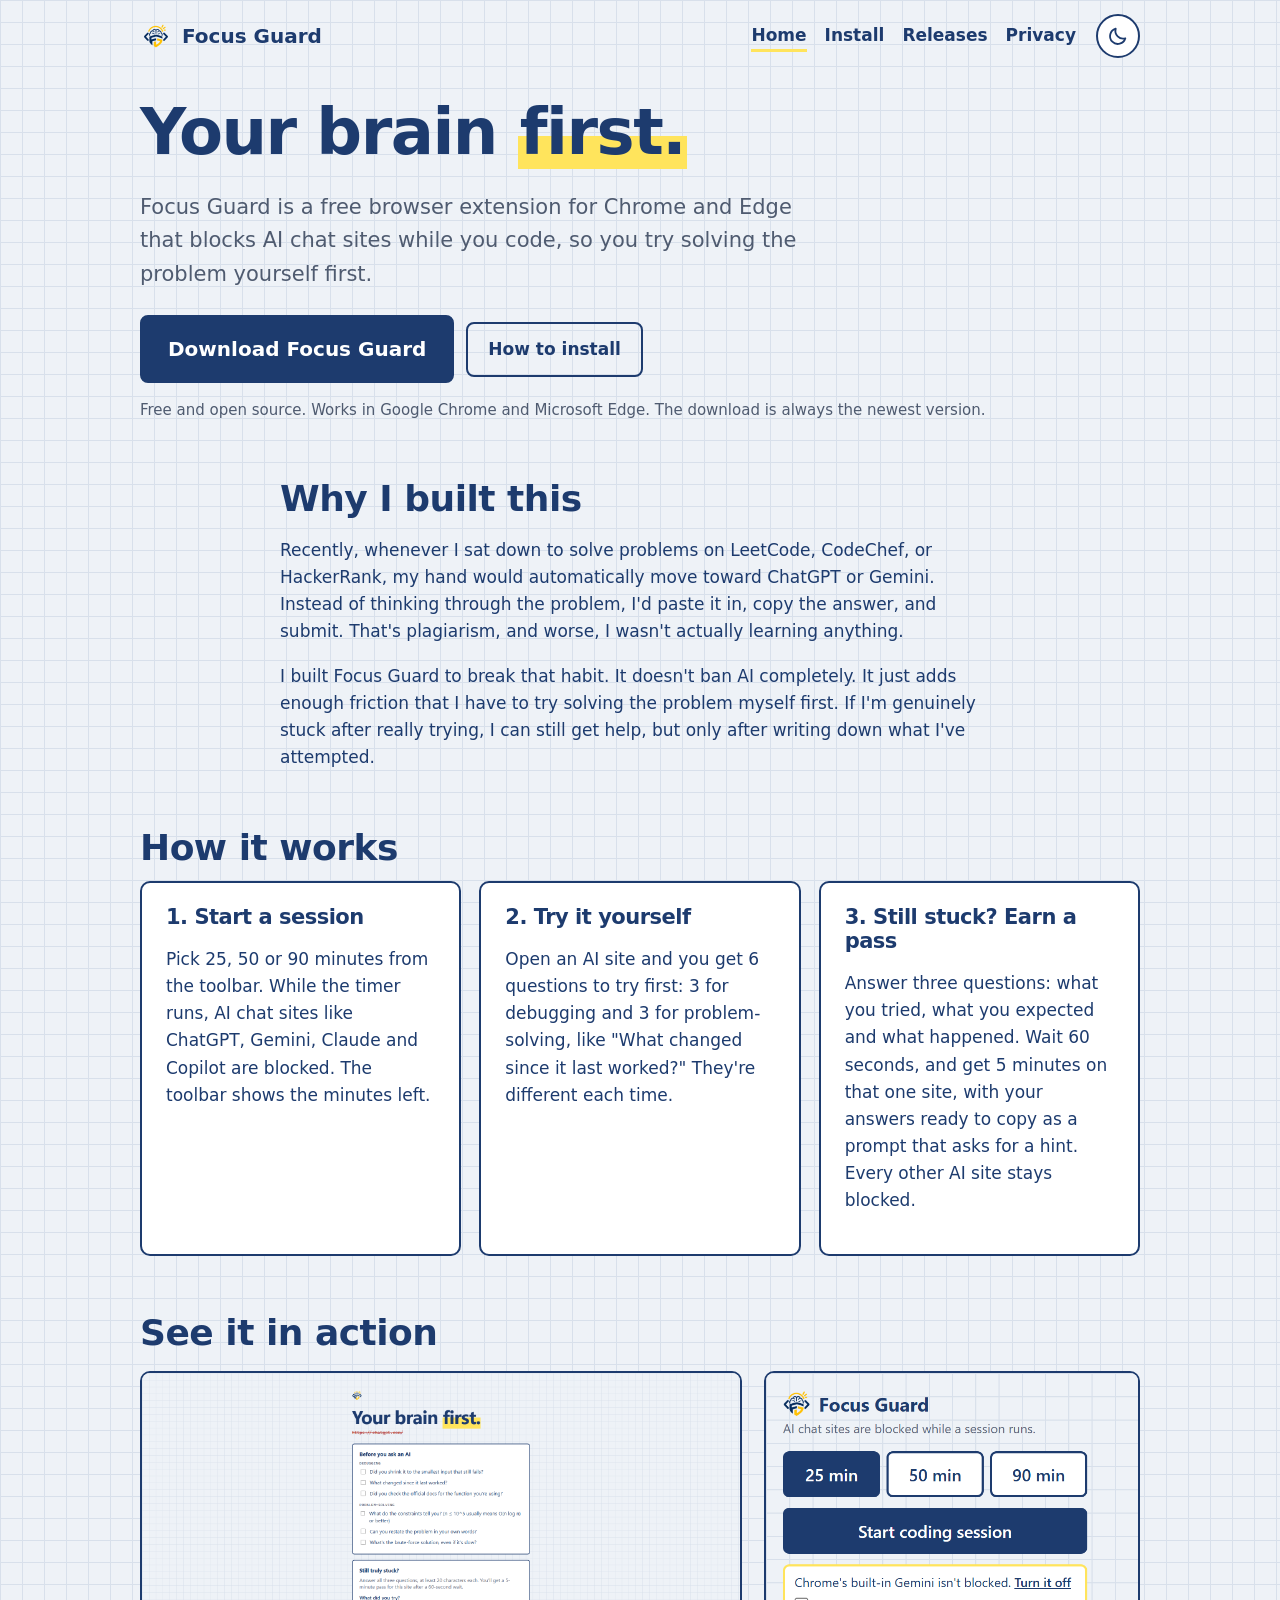
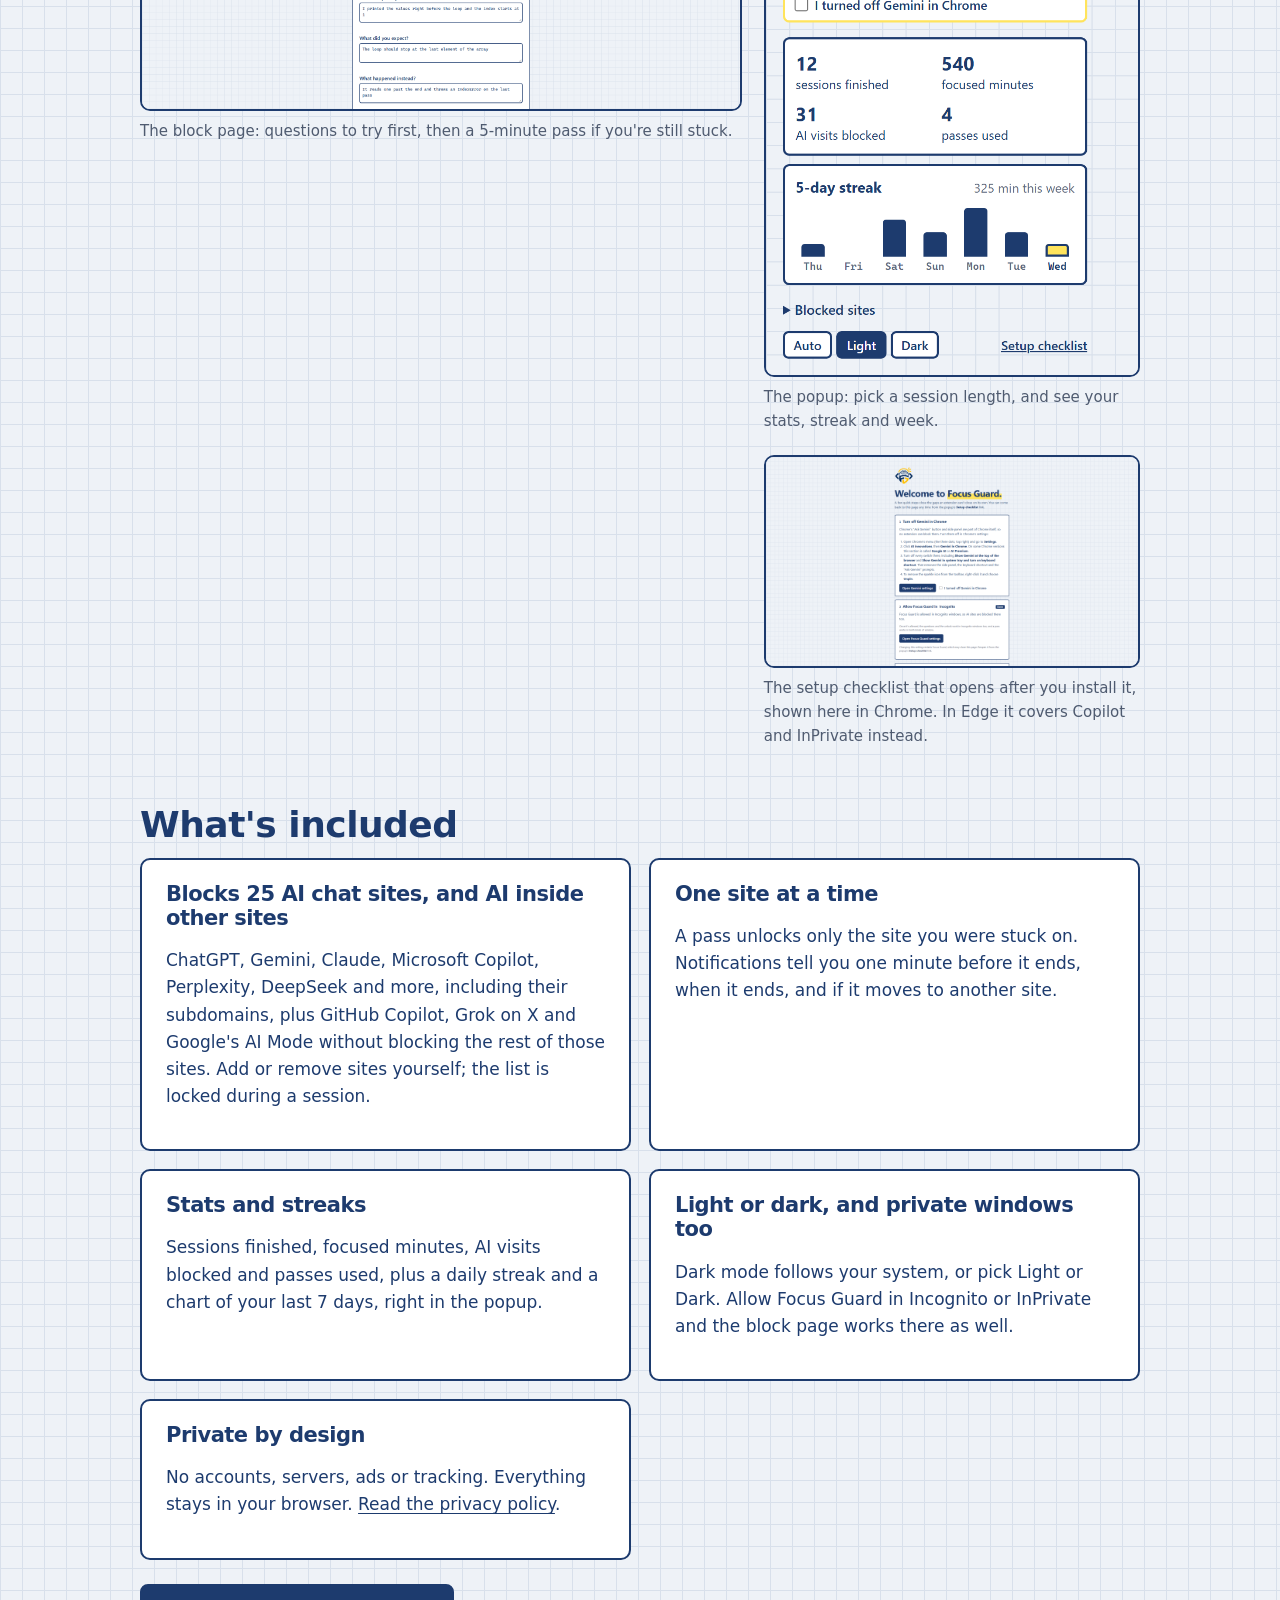
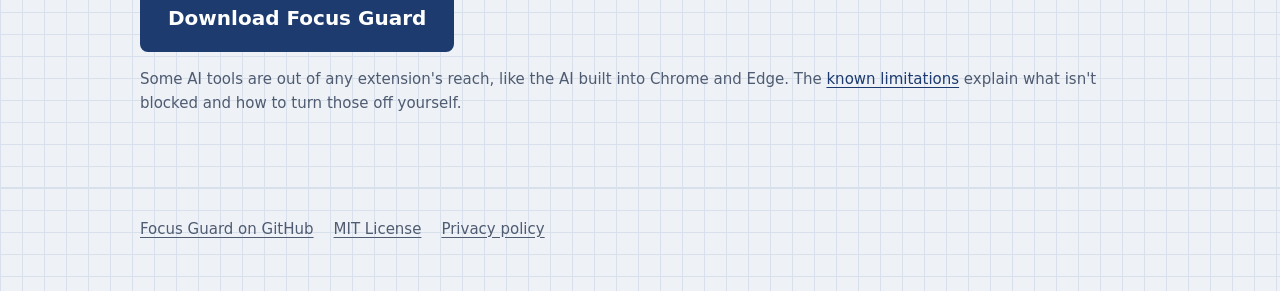
==== commit 4124fe98: "Prepare the 1.1.0 release - manifest.json is 1.1.0, and CHANGELOG [Unreleased] is now   [1.1.0] - 20" ====
--- a/site/index.html
+++ b/site/index.html
@@ -60,7 +60,7 @@
         </div>
         <div class="card">
           <h3>3. Still stuck? Earn a pass</h3>
-          <p>Write what you tried, wait 60 seconds, and get 5 minutes on that one site. Every other AI site stays blocked. Outside a session, everything works normally.</p>
+          <p>Answer three questions: what you tried, what you expected and what happened. Wait 60 seconds, and get 5 minutes on that one site, with your answers ready to copy as a prompt that asks for a hint. Every other AI site stays blocked.</p>
         </div>
       </div>
     </section>
@@ -70,13 +70,13 @@
       <div class="shots">
         <figure>
           <img src="images/blocked.png" width="1920" height="1080" loading="lazy"
-               alt="The Your brain first block page, showing three debugging questions, three problem-solving questions with checkboxes, and a box to write what you tried before a 60-second wait.">
+               alt="The Your brain first block page, showing three debugging questions and three problem-solving questions with checkboxes, then the first of three questions to answer before a 60-second wait: what did you try.">
           <figcaption>The block page: questions to try first, then a 5-minute pass if you're still stuck.</figcaption>
         </figure>
         <figure>
-          <img src="images/popup.png" width="722" height="872" loading="lazy"
-               alt="The Focus Guard popup with 25, 50 and 90 minute buttons, a Start coding session button, and stats for sessions finished, focused minutes, AI visits blocked and passes used.">
-          <figcaption>The popup: pick a session length and see your stats.</figcaption>
+          <img src="images/popup.png" width="704" height="1139" loading="lazy"
+               alt="The Focus Guard popup with 25, 50 and 90 minute buttons, a Start coding session button, stats for sessions finished, focused minutes, AI visits blocked and passes used, a 5-day streak with a bar chart of focused minutes for the last 7 days, and Auto, Light and Dark theme buttons.">
+          <figcaption>The popup: pick a session length, and see your stats, streak and week.</figcaption>
         </figure>
         <figure>
           <img src="images/welcome.png" width="1920" height="1080" loading="lazy"
@@ -90,16 +90,20 @@
       <h2 id="features-title">What's included</h2>
       <div class="grid grid-2">
         <div class="card">
-          <h3>Blocks 25 AI chat sites</h3>
-          <p>ChatGPT, Gemini, Claude, Microsoft Copilot, Perplexity, DeepSeek and more, including their subdomains. Add or remove sites yourself; the list is locked during a session.</p>
+          <h3>Blocks 25 AI chat sites, and AI inside other sites</h3>
+          <p>ChatGPT, Gemini, Claude, Microsoft Copilot, Perplexity, DeepSeek and more, including their subdomains, plus GitHub Copilot, Grok on X and Google's AI Mode without blocking the rest of those sites. Add or remove sites yourself; the list is locked during a session.</p>
         </div>
         <div class="card">
           <h3>One site at a time</h3>
           <p>A pass unlocks only the site you were stuck on. Notifications tell you one minute before it ends, when it ends, and if it moves to another site.</p>
         </div>
         <div class="card">
-          <h3>Simple stats</h3>
-          <p>Sessions finished, focused minutes, AI visits blocked and passes used, right in the popup.</p>
+          <h3>Stats and streaks</h3>
+          <p>Sessions finished, focused minutes, AI visits blocked and passes used, plus a daily streak and a chart of your last 7 days, right in the popup.</p>
+        </div>
+        <div class="card">
+          <h3>Light or dark, and private windows too</h3>
+          <p>Dark mode follows your system, or pick Light or Dark. Allow Focus Guard in Incognito or InPrivate and the block page works there as well.</p>
         </div>
         <div class="card">
           <h3>Private by design</h3>
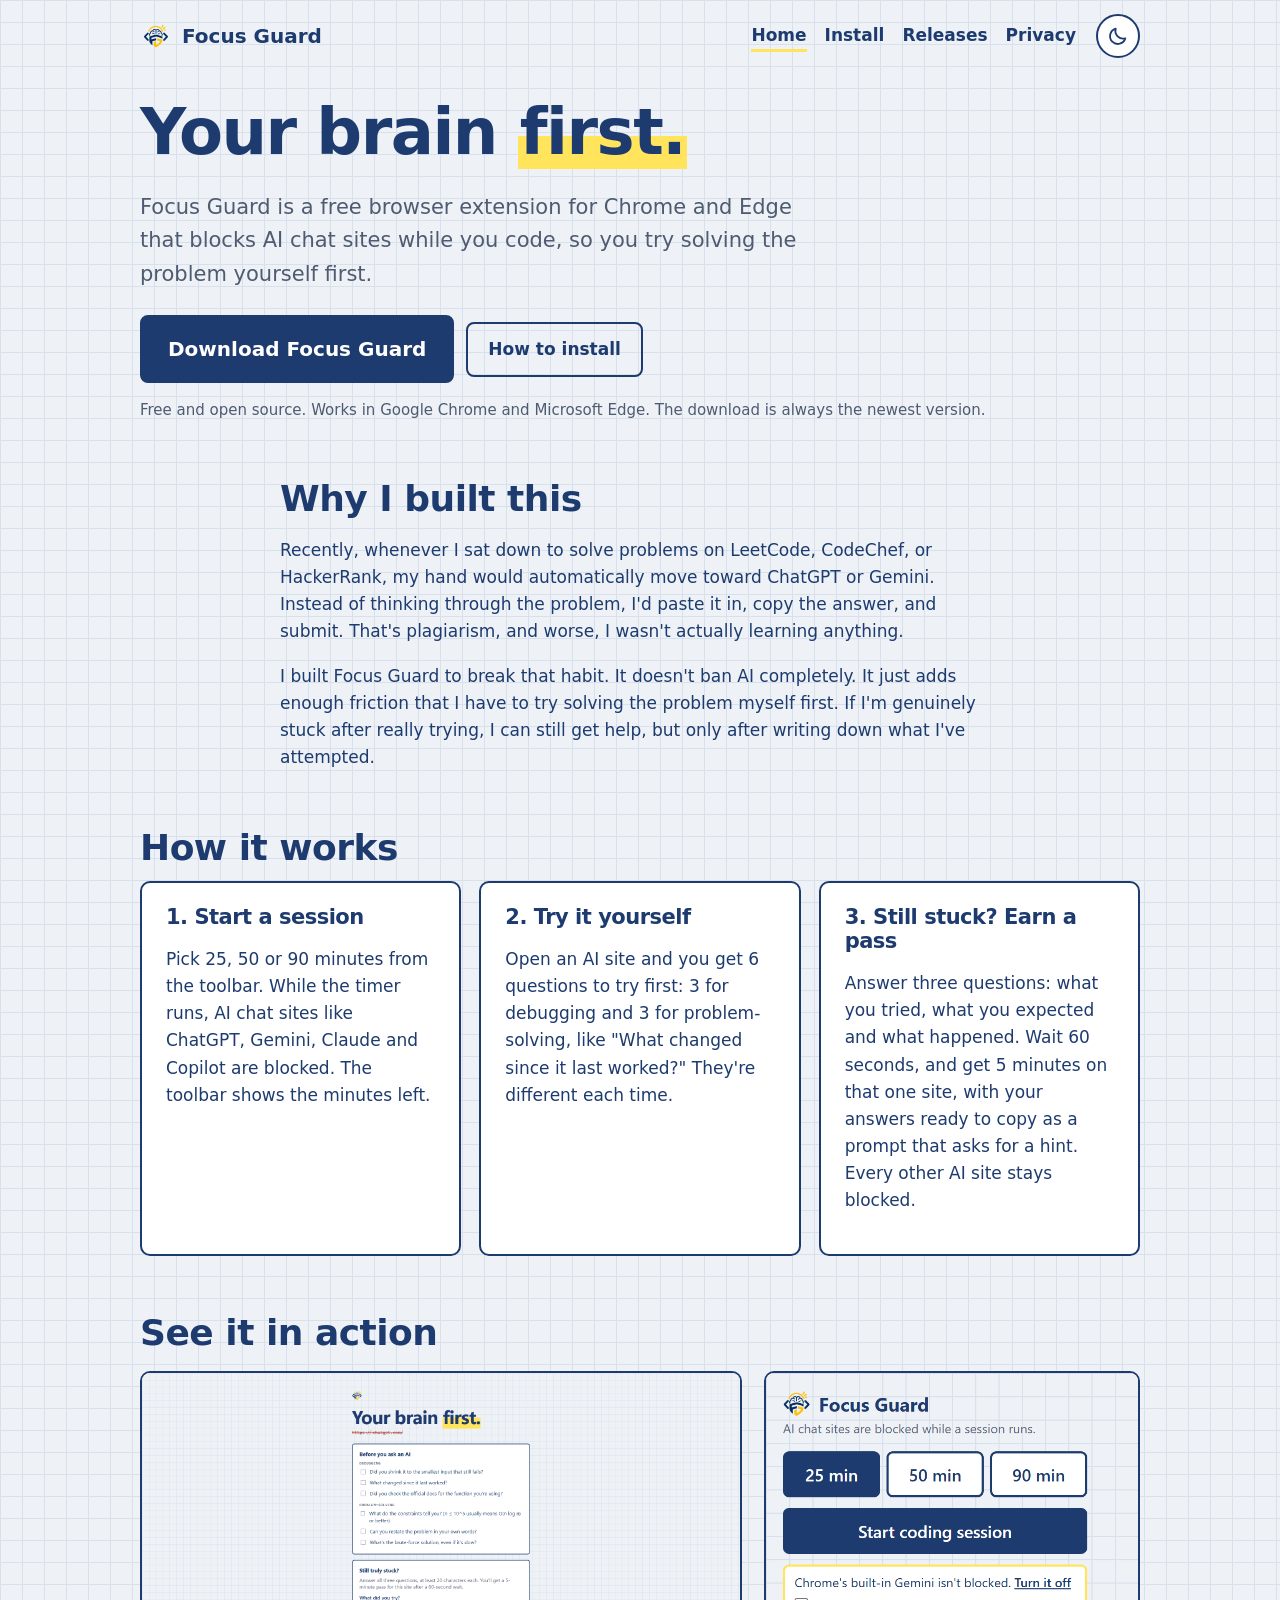
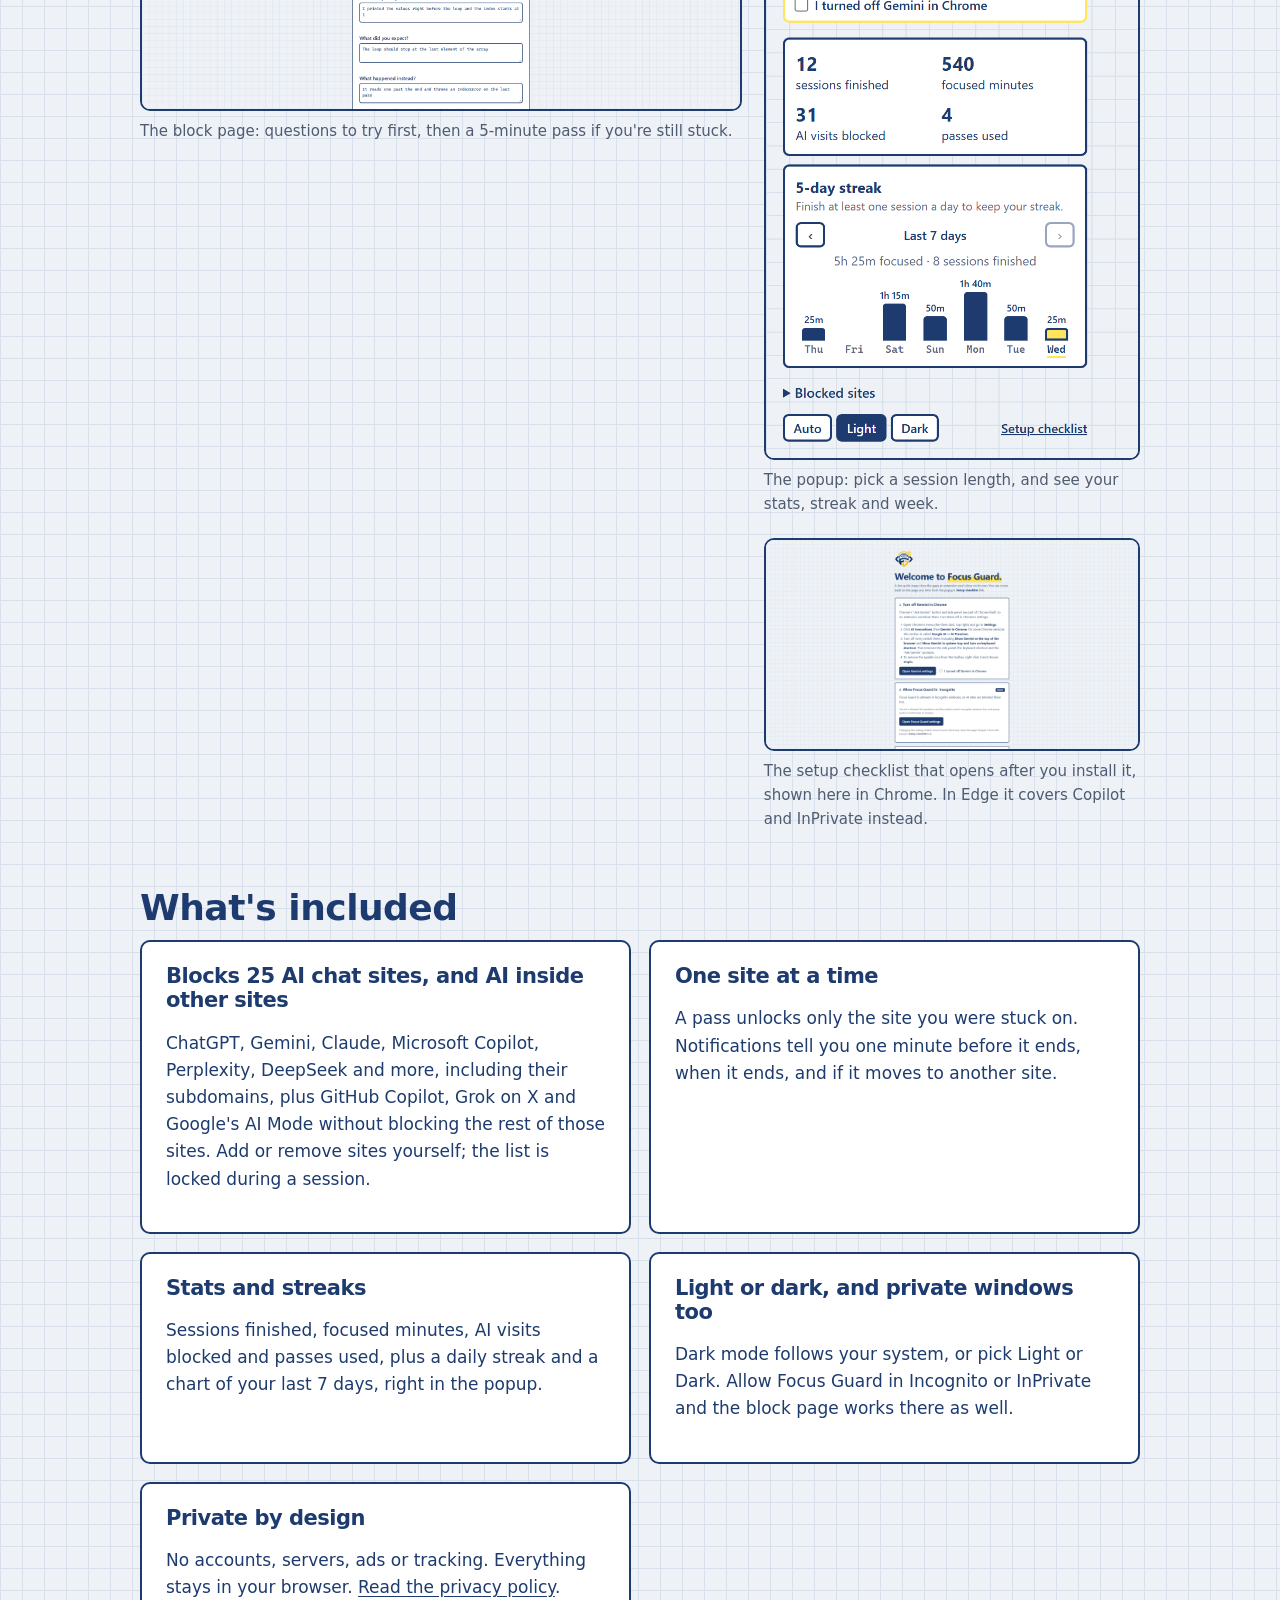
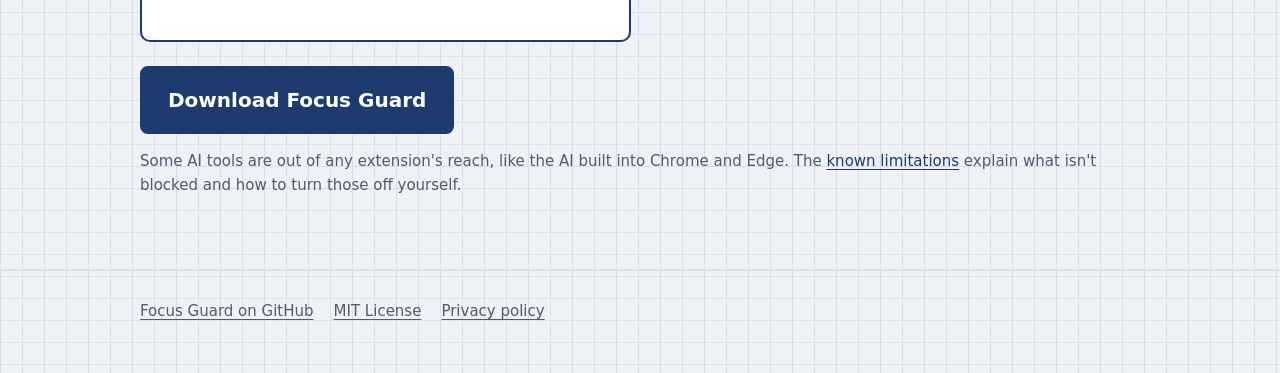
==== commit 046ea419: "Show each day's time, the week's totals and earlier weeks in the chart The popup's weekly chart now " ====
--- a/site/index.html
+++ b/site/index.html
@@ -74,8 +74,8 @@
           <figcaption>The block page: questions to try first, then a 5-minute pass if you're still stuck.</figcaption>
         </figure>
         <figure>
-          <img src="images/popup.png" width="704" height="1139" loading="lazy"
-               alt="The Focus Guard popup with 25, 50 and 90 minute buttons, a Start coding session button, stats for sessions finished, focused minutes, AI visits blocked and passes used, a 5-day streak with a bar chart of focused minutes for the last 7 days, and Auto, Light and Dark theme buttons.">
+          <img src="images/popup.png" width="704" height="1295" loading="lazy"
+               alt="The Focus Guard popup with 25, 50 and 90 minute buttons, a Start coding session button, stats for sessions finished, focused minutes, AI visits blocked and passes used, a 5-day streak with its rule, a bar chart of the last 7 days with each day's focused time and the week's total, arrows for earlier weeks, and Auto, Light and Dark theme buttons.">
           <figcaption>The popup: pick a session length, and see your stats, streak and week.</figcaption>
         </figure>
         <figure>
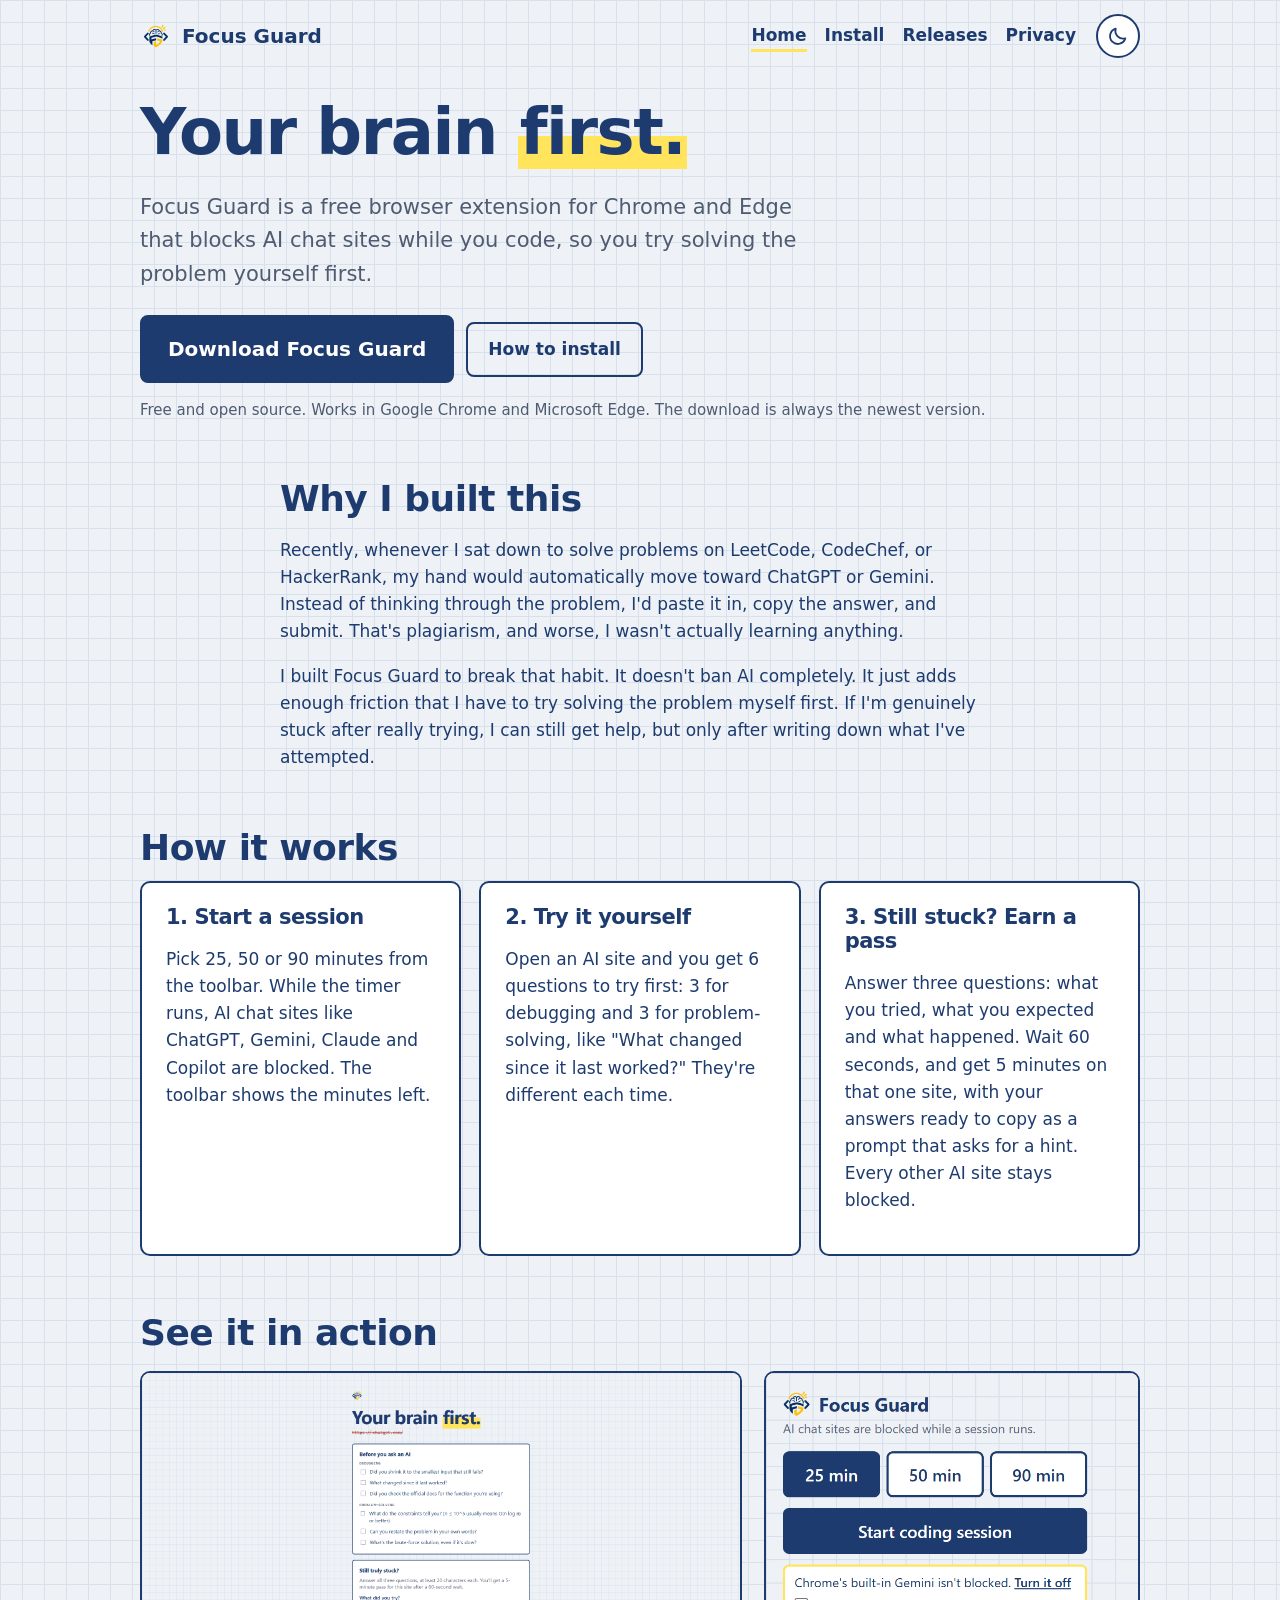
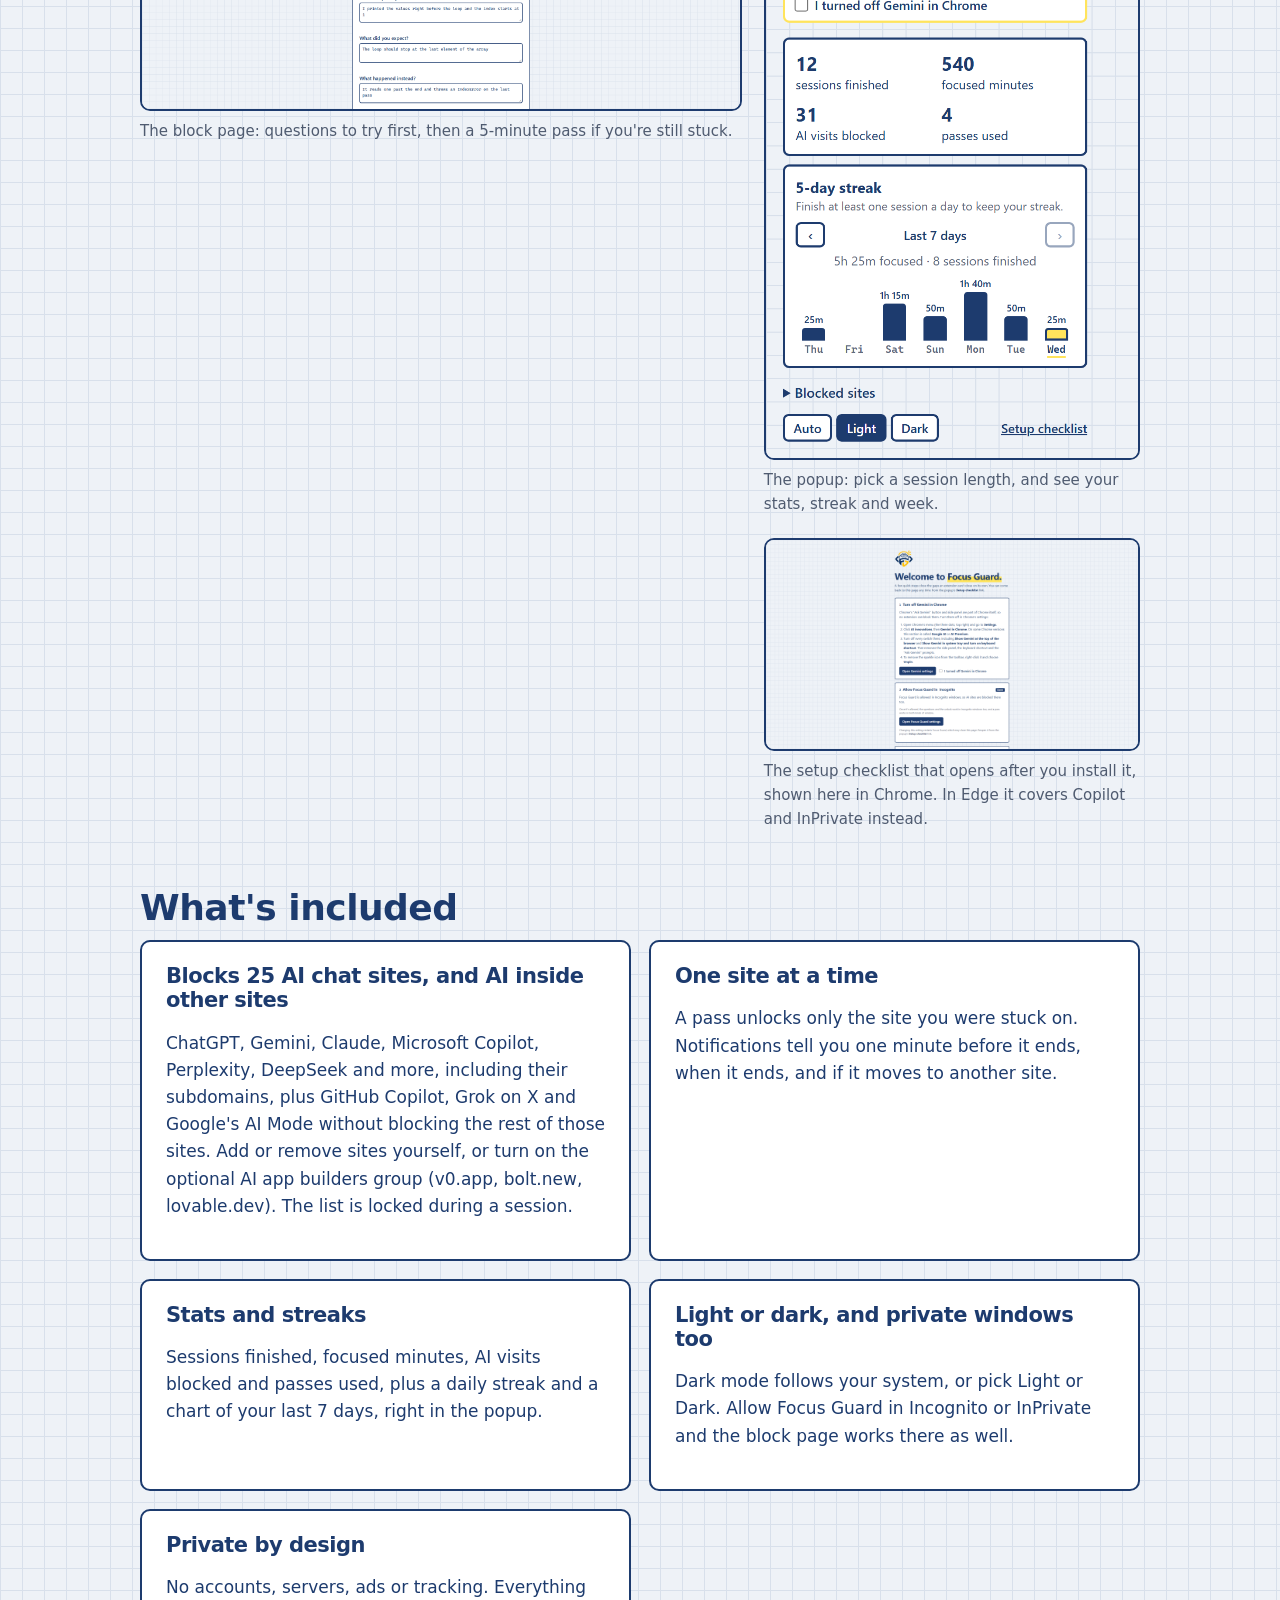
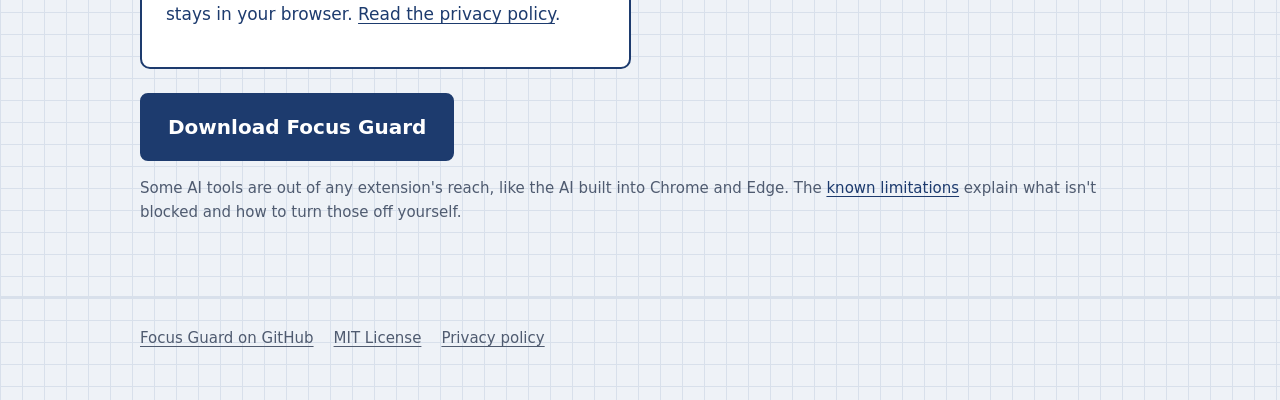
==== commit 30adb40f: "Update the website for 1.1.0 An audit of every page in site/ against 1.1.0:  - Home: the description" ====
--- a/site/index.html
+++ b/site/index.html
@@ -5,7 +5,7 @@
   <meta name="viewport" content="width=device-width, initial-scale=1">
   <script>try{if(localStorage.getItem("fg-theme")==="dark")document.documentElement.setAttribute("data-theme","dark")}catch(e){}</script>
   <title>Focus Guard: code without the crutch</title>
-  <meta name="description" content="Focus Guard is a free browser extension for Chrome and Edge that blocks AI chat sites while you code, so you try solving the problem yourself first.">
+  <meta name="description" content="Focus Guard is a free browser extension for Chrome and Edge that blocks AI chat sites, and AI inside sites like GitHub and Google, while you code, so you try solving the problem yourself first.">
   <link rel="icon" href="images/favicon-32.png" type="image/png">
   <link rel="stylesheet" href="assets/style.css">
 </head>
@@ -91,7 +91,7 @@
       <div class="grid grid-2">
         <div class="card">
           <h3>Blocks 25 AI chat sites, and AI inside other sites</h3>
-          <p>ChatGPT, Gemini, Claude, Microsoft Copilot, Perplexity, DeepSeek and more, including their subdomains, plus GitHub Copilot, Grok on X and Google's AI Mode without blocking the rest of those sites. Add or remove sites yourself; the list is locked during a session.</p>
+          <p>ChatGPT, Gemini, Claude, Microsoft Copilot, Perplexity, DeepSeek and more, including their subdomains, plus GitHub Copilot, Grok on X and Google's AI Mode without blocking the rest of those sites. Add or remove sites yourself, or turn on the optional AI app builders group (v0.app, bolt.new, lovable.dev). The list is locked during a session.</p>
         </div>
         <div class="card">
           <h3>One site at a time</h3>
